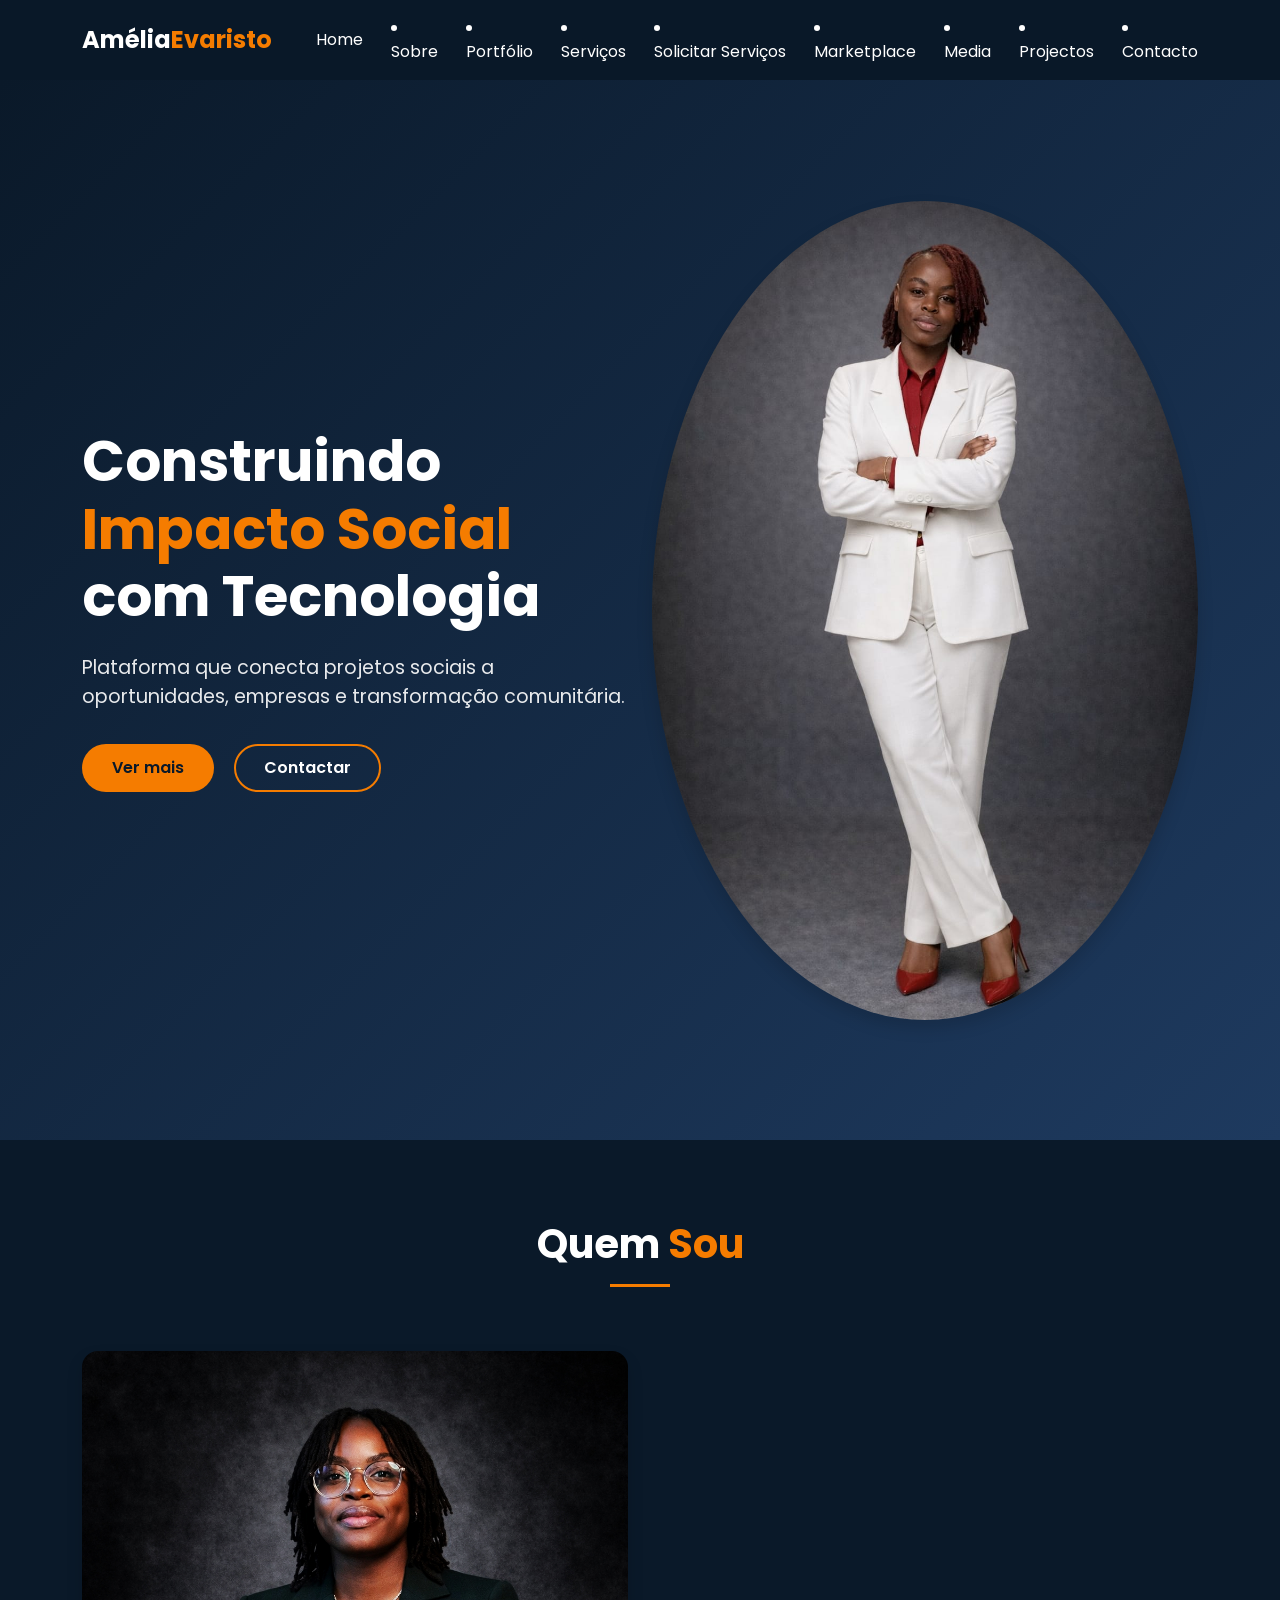
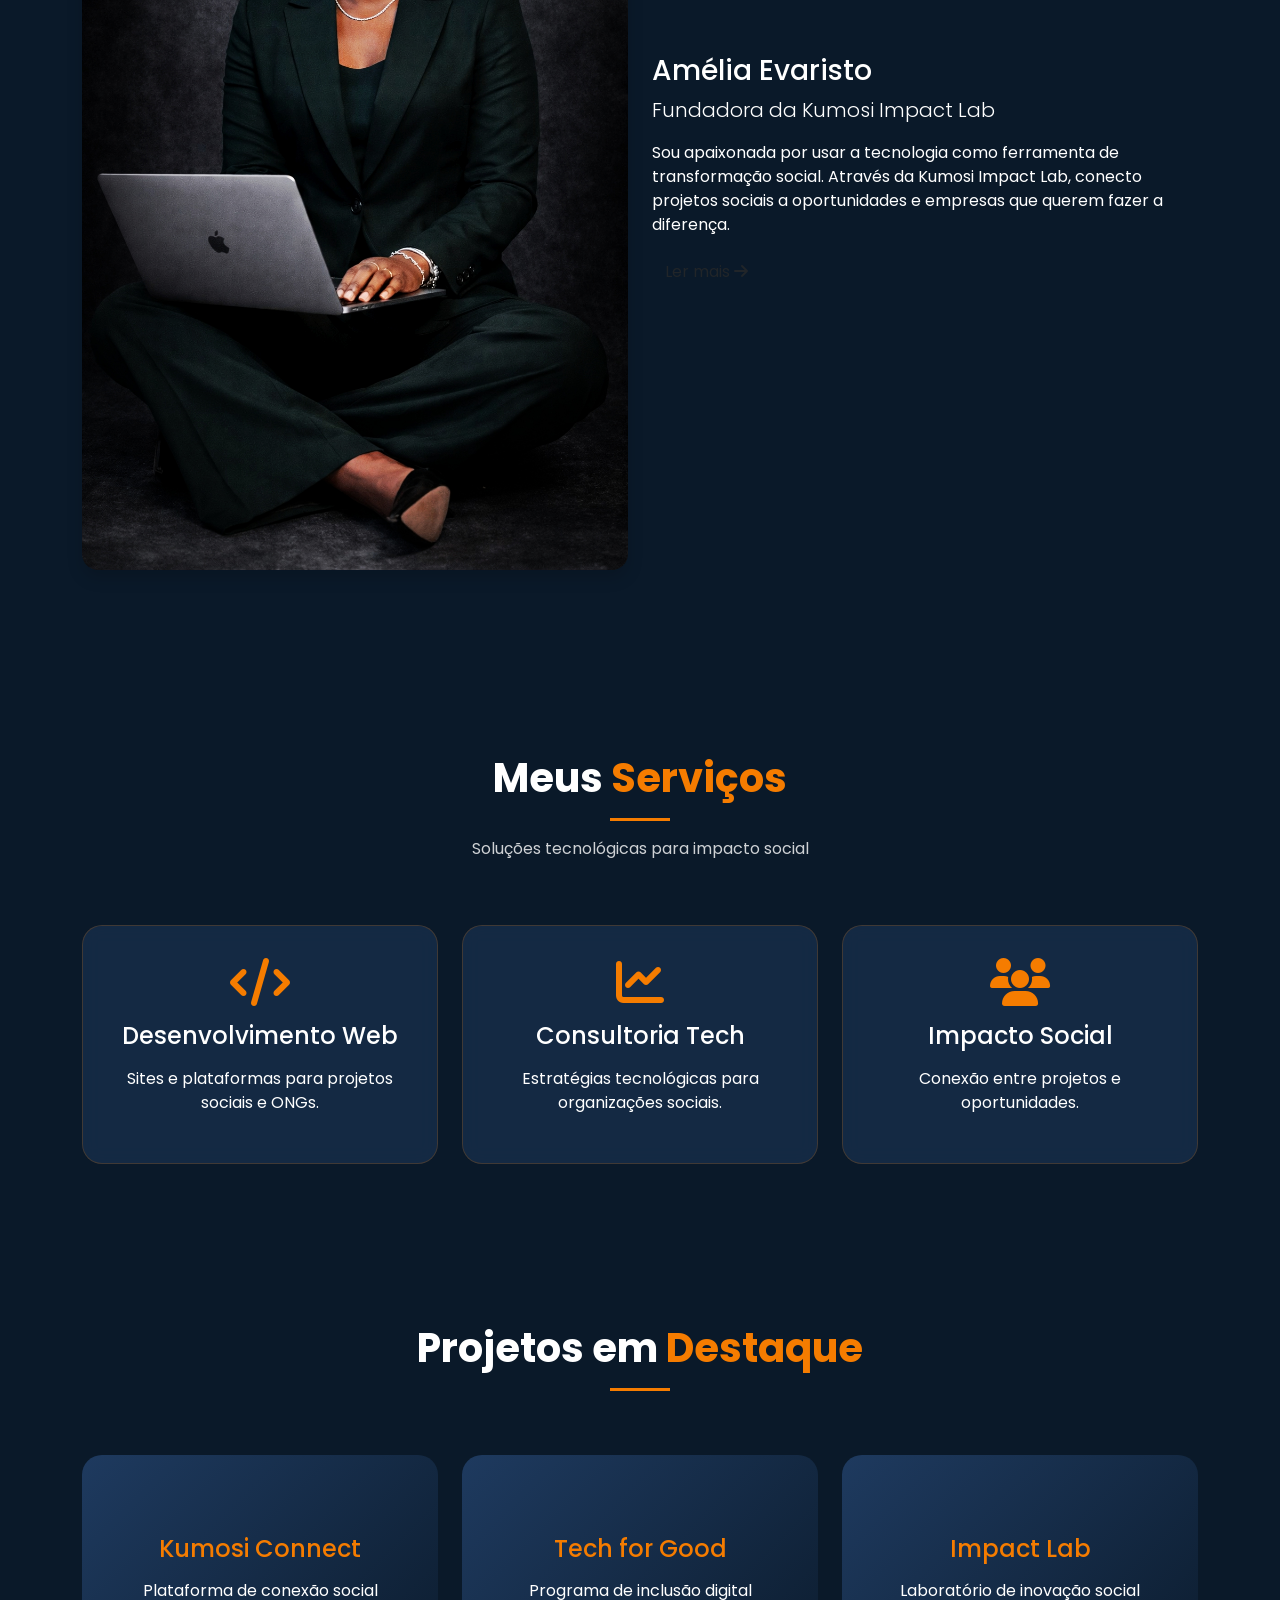
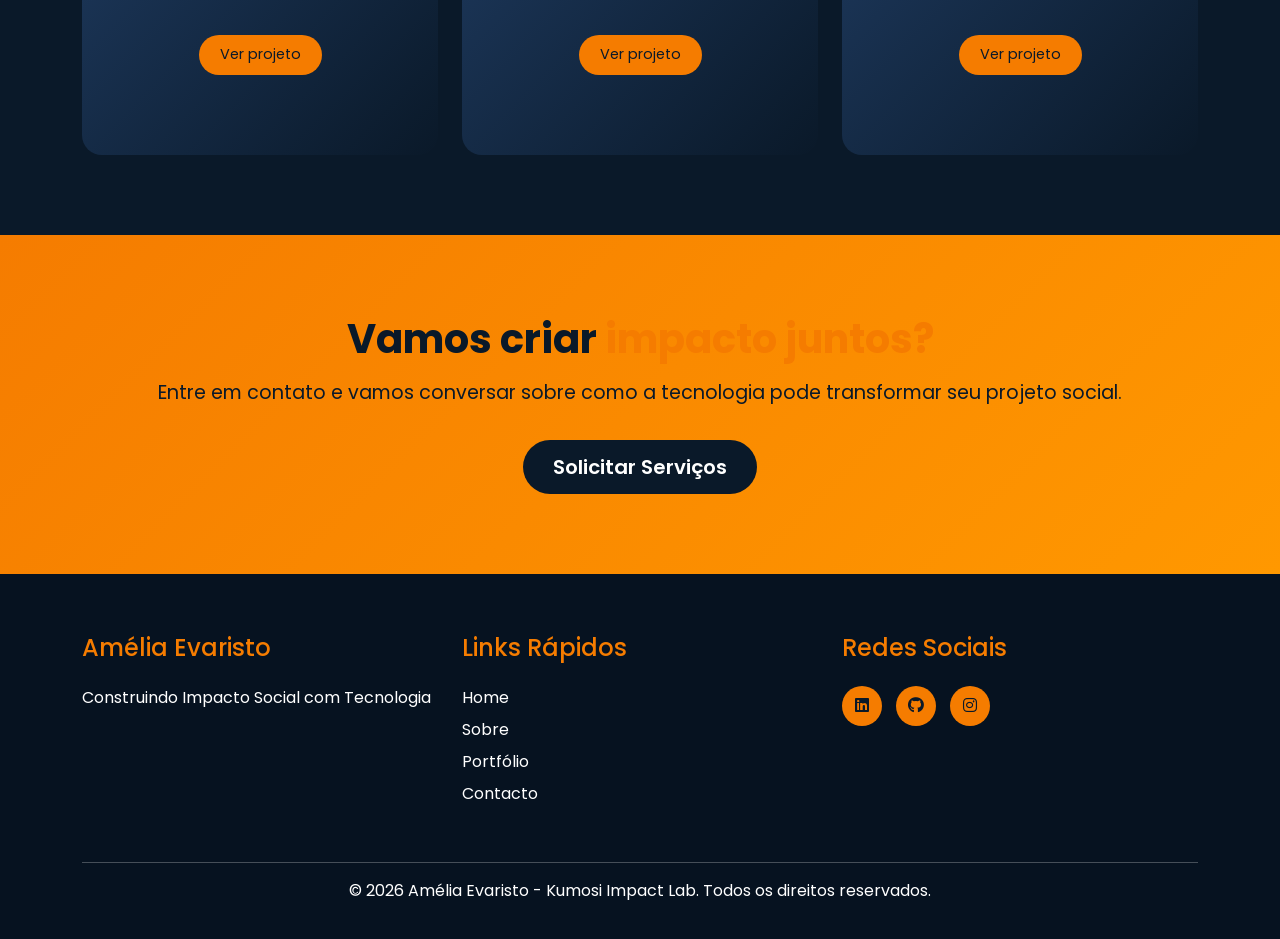
==== amelia-portfólio/amelia-portfolio/index.html @ 5aa34c17 "Update index.html" ====
<!DOCTYPE html>
<html lang="pt">
<head>
    <meta charset="UTF-8">
    <meta name="viewport" content="width=device-width, initial-scale=1.0">
    <title>Amélia Evaristo | Impacto Social com Tecnologia</title>
    
    <!-- Meta tags para SEO -->
    <meta name="description" content="Amélia Evaristo - Construindo Impacto Social com Tecnologia. Plataforma que conecta projetos sociais a oportunidades.">
    <meta name="author" content="Amélia Evaristo">
    
    <!-- Bootstrap CSS -->
    <link href="https://cdn.jsdelivr.net/npm/bootstrap@5.3.2/dist/css/bootstrap.min.css" rel="stylesheet">
    
    <!-- Google Fonts -->
    <link href="https://fonts.googleapis.com/css2?family=Poppins:wght@300;400;500;600;700&display=swap" rel="stylesheet">
    
    <!-- Font Awesome (ícones) -->
    <link rel="stylesheet" href="https://cdnjs.cloudflare.com/ajax/libs/font-awesome/6.5.1/css/all.min.css">
    
    <!-- CSS Personalizado -->
    <link rel="stylesheet" href="style.css">
    
    <!-- PWA -->
    <link rel="manifest" href="manifest.json">
    <meta name="theme-color" content="#0a1929">
</head>
<body>

<!-- NAVBAR MELHORADA -->
<nav class="navbar navbar-expand-lg navbar-dark sticky-top">
    <div class="container">
        <a class="navbar-brand" href="index.html">
            <span class="brand-name">Amélia</span><span class="brand-orange">Evaristo</span>
        </a>

        <button class="navbar-toggler" type="button" data-bs-toggle="collapse" data-bs-target="#menu">
            <span class="navbar-toggler-icon"></span>
        </button>
       
        <a class="nav-link" href="index.html">Home</a></li>
        <li class="nav-item"><a class="nav-link" href="sobre.html">Sobre</a></li>
        <li class="nav-item"><a class="nav-link" href="portfolio.html">Portfólio</a></li>
        <li class="nav-item"><a class="nav-link" href="servicos.html">Serviços</a></li>
        <li class="nav-item"><a class="nav-link" href="solicitar-servico.html">Solicitar Serviços</a></li>
        <li class="nav-item"><a class="nav-link" href="marketplace.html">Marketplace</a></li>
        <li class="nav-item"><a class="nav-link active" href="media.html">Media</a></li>
                <li class="nav-item"><a class="nav-link active" href="projetos.html">Projectos</a></li>
        <li class="nav-item"><a class="nav-link" href="contacto.html">Contacto</a></li>


        </div>
    </div>
</nav>

<!-- HERO SECTION MELHORADA -->
<section class="hero">
    <div class="container">
        <div class="row align-items-center min-vh-100">
            
            <!-- TEXTO -->
            <div class="col-lg-6 hero-content" data-aos="fade-right">
                <h1 class="hero-title">
                    Construindo <span class="orange-text">Impacto Social</span><br>
                    com Tecnologia
                </h1>
                <p class="hero-subtitle">
                    Plataforma que conecta projetos sociais a oportunidades, 
                    empresas e transformação comunitária.
                </p>
                <div class="hero-buttons">
                    <a href="sobre.html" class="btn btn-orange">Ver mais</a>
                    <a href="contacto.html" class="btn btn-outline-orange">Contactar</a>
                </div>
            </div>
            
            <!-- IMAGEM CORRIGIDA -->
            <div class="col-lg-6 text-center hero-image" data-aos="fade-left">
                <img src="imagens/amelia-home.jpg" alt="Amélia Evaristo - Fundadora da Kumosi Impact Lab" class="img-fluid rounded-circle shadow"width"80px">
            </div>
            
        </div>
    </div>
</section>

<!-- SEÇÃO SOBRE (RESUMO) -->
<section class="about-preview">
    <div class="container">
        <div class="row">
            <div class="col-12 text-center mb-5">
                <h2 class="section-title">Quem <span class="orange-text">Sou</span></h2>
                <div class="orange-line"></div>
            </div>
        </div>
        <div class="row align-items-center">
            <div class="col-lg-6 mb-4">
                <img src="imagens/amelia-sobre.jpg" alt="Amélia Evaristo" class="img-fluid rounded-4 shadow" width"80px">
            </div>
            <div class="col-lg-6">
                <h3>Amélia Evaristo</h3>
                <p class="lead">Fundadora da Kumosi Impact Lab</p>
                <p>Sou apaixonada por usar a tecnologia como ferramenta de transformação social. 
                   Através da Kumosi Impact Lab, conecto projetos sociais a oportunidades e empresas 
                   que querem fazer a diferença.</p>
                <a href="sobre.html" class="btn btn-orange-outline">Ler mais <i class="fas fa-arrow-right"></i></a>
            </div>
        </div>
    </div>
</section>

<!-- SEÇÃO SERVIÇOS -->
<section class="services">
    <div class="container">
        <div class="row">
            <div class="col-12 text-center mb-5">
                <h2 class="section-title">Meus <span class="orange-text">Serviços</span></h2>
                <div class="orange-line"></div>
                <p class="section-subtitle">Soluções tecnológicas para impacto social</p>
            </div>
        </div>
        <div class="row g-4">
            <div class="col-md-4">
                <div class="service-card">
                    <i class="fas fa-code service-icon"></i>
                    <h4>Desenvolvimento Web</h4>
                    <p>Sites e plataformas para projetos sociais e ONGs.</p>
                </div>
            </div>
            <div class="col-md-4">
                <div class="service-card">
                    <i class="fas fa-chart-line service-icon"></i>
                    <h4>Consultoria Tech</h4>
                    <p>Estratégias tecnológicas para organizações sociais.</p>
                </div>
            </div>
            <div class="col-md-4">
                <div class="service-card">
                    <i class="fas fa-users service-icon"></i>
                    <h4>Impacto Social</h4>
                    <p>Conexão entre projetos e oportunidades.</p>
                </div>
            </div>
        </div>
    </div>
</section>

<!-- SEÇÃO PROJETOS DESTAQUE -->
<section class="projects-preview">
    <div class="container">
        <div class="row">
            <div class="col-12 text-center mb-5">
                <h2 class="section-title">Projetos em <span class="orange-text">Destaque</span></h2>
                <div class="orange-line"></div>
            </div>
        </div>
        <div class="row g-4">
            <div class="col-md-4">
                <div class="project-card">
                    <div class="project-overlay">
                        <h4>Kumosi Connect</h4>
                        <p>Plataforma de conexão social</p>
                        <a href="projetos.html" class="btn btn-small">Ver projeto</a>
                    </div>
                </div>
            </div>
            <div class="col-md-4">
                <div class="project-card">
                    <div class="project-overlay">
                        <h4>Tech for Good</h4>
                        <p>Programa de inclusão digital</p>
                        <a href="projetos.html" class="btn btn-small">Ver projeto</a>
                    </div>
                </div>
            </div>
            <div class="col-md-4">
                <div class="project-card">
                    <div class="project-overlay">
                        <h4>Impact Lab</h4>
                        <p>Laboratório de inovação social</p>
                        <a href="projetos.html" class="btn btn-small">Ver projeto</a>
                    </div>
                </div>
            </div>
        </div>
    </div>
</section>

<!-- SEÇÃO CTA (CHAMADA PARA AÇÃO) -->
<section class="cta">
    <div class="container text-center">
        <h2>Vamos criar <span class="orange-text">impacto juntos?</span></h2>
        <p>Entre em contato e vamos conversar sobre como a tecnologia pode transformar seu projeto social.</p>
        <a href="contacto.html" class="btn btn-orange btn-lg">Solicitar Serviços</a>
    </div>
</section>

<!-- FOOTER MELHORADO -->
<footer class="footer">
    <div class="container">
        <div class="row">
            <div class="col-md-4 mb-4">
                <h4>Amélia Evaristo</h4>
                <p>Construindo Impacto Social com Tecnologia</p>
            </div>
            <div class="col-md-4 mb-4">
                <h4>Links Rápidos</h4>
                <ul>
                    <li><a href="index.html">Home</a></li>
                    <li><a href="sobre.html">Sobre</a></li>
                    <li><a href="portfolio.html">Portfólio</a></li>
                    <li><a href="contacto.html">Contacto</a></li>
                </ul>
            </div>
            <div class="col-md-4 mb-4">
                <h4>Redes Sociais</h4>
                <div class="social-links">
                    <a href="#"><i class="fab fa-linkedin"></i></a>
                    <a href="#"><i class="fab fa-github"></i></a>
                    <a href="#"><i class="fab fa-instagram"></i></a>
                </div>
            </div>
        </div>
        <div class="row">
            <div class="col-12 text-center">
                <hr>
                <p>&copy; 2026 Amélia Evaristo - Kumosi Impact Lab. Todos os direitos reservados.</p>
            </div>
        </div>
    </div>
</footer>

<!-- Scripts -->
<script src="https://cdn.jsdelivr.net/npm/bootstrap@5.3.2/dist/js/bootstrap.bundle.min.js"></script>

<script>
// Service Worker
if ("serviceWorker" in navigator) {
    navigator.serviceWorker.register("service-worker.js")
        .then(() => console.log("Service Worker ativo"))
        .catch(err => console.log("Erro:", err));
}
</script>

</body>
</html>
---- amelia-portfólio/amelia-portfolio/style.css ----
/* VARIÁVEIS - SUAS CORES */
:root {
    --dark-blue: #0a1929;      /* Azul escuro - fundo principal */
    --blue-medium: #1e3a5f;     /* Azul médio - cards */
    --orange: #f57c00;          /* Laranja - destaque principal */
    --orange-light: #ff9800;    /* Laranja claro - hover */
    --white: #ffffff;           /* Branco - textos */
    --gray-light: #f5f7fa;      /* Cinza claro - fundos alternativos */
}

/* RESET E BASE */
* {
    margin: 0;
    padding: 0;
    box-sizing: border-box;
}

body {
    font-family: 'Poppins', sans-serif;
    background-color: var(--dark-blue);
    color: var(--white);
    overflow-x: hidden;
}

/* NAVBAR PERSONALIZADA */
.navbar {
    background-color: rgba(10, 25, 41, 0.95);
    backdrop-filter: blur(10px);
    padding: 1rem 0;
    transition: all 0.3s ease;
}

.navbar-brand {
    font-size: 1.5rem;
    font-weight: 700;
}

.brand-name {
    color: var(--white);
}

.brand-orange {
    color: var(--orange);
}

.navbar-nav .nav-link {
    color: var(--white);
    font-weight: 500;
    margin: 0 0.5rem;
    transition: color 0.3s ease;
}

.navbar-nav .nav-link:hover,
.navbar-nav .nav-link.active {
    color: var(--orange);
}

/* HERO SECTION */
.hero {
    min-height: 100vh;
    display: flex;
    align-items: center;
    background: linear-gradient(135deg, var(--dark-blue) 0%, var(--blue-medium) 100%);
    position: relative;
    overflow: hidden;
}

.hero-title {
    font-size: 3.5rem;
    font-weight: 700;
    margin-bottom: 1.5rem;
    line-height: 1.2;
}

.orange-text {
    color: var(--orange);
}

.hero-subtitle {
    font-size: 1.2rem;
    opacity: 0.9;
    margin-bottom: 2rem;
}

/* BOTÕES PERSONALIZADOS */
.btn-orange {
    background-color: var(--orange);
    color: var(--dark-blue);
    padding: 12px 30px;
    border-radius: 30px;
    font-weight: 600;
    text-decoration: none;
    transition: all 0.3s ease;
    border: none;
    display: inline-block;
}

.btn-orange:hover {
    background-color: var(--orange-light);
    transform: translateY(-3px);
    box-shadow: 0 10px 20px rgba(245, 124, 0, 0.3);
    color: var(--dark-blue);
}

.btn-outline-orange {
    border: 2px solid var(--orange);
    color: var(--white);
    padding: 10px 28px;
    border-radius: 30px;
    font-weight: 600;
    text-decoration: none;
    transition: all 0.3s ease;
    display: inline-block;
    margin-left: 1rem;
}

.btn-outline-orange:hover {
    background-color: var(--orange);
    color: var(--dark-blue);
    transform: translateY(-3px);
}

/* SEÇÕES GERAIS */
section {
    padding: 80px 0;
}

.section-title {
    font-size: 2.5rem;
    font-weight: 700;
    margin-bottom: 1rem;
}

.orange-line {
    width: 60px;
    height: 3px;
    background-color: var(--orange);
    margin: 0 auto 1rem;
}

.section-subtitle {
    color: var(--white);
    opacity: 0.8;
}

/* CARDS DE SERVIÇOS */
.service-card {
    background: rgba(30, 58, 95, 0.5);
    backdrop-filter: blur(10px);
    border-radius: 20px;
    padding: 2rem;
    text-align: center;
    transition: all 0.3s ease;
    border: 1px solid rgba(245, 124, 0, 0.2);
}

.service-card:hover {
    transform: translateY(-10px);
    border-color: var(--orange);
    box-shadow: 0 20px 40px rgba(0, 0, 0, 0.3);
}

.service-icon {
    font-size: 3rem;
    color: var(--orange);
    margin-bottom: 1rem;
}

.service-card h4 {
    margin-bottom: 1rem;
    font-size: 1.5rem;
}

/* CARDS DE PROJETOS */
.project-card {
    background: linear-gradient(135deg, var(--blue-medium), var(--dark-blue));
    border-radius: 20px;
    height: 300px;
    display: flex;
    align-items: center;
    justify-content: center;
    text-align: center;
    transition: all 0.3s ease;
    cursor: pointer;
}

.project-card:hover {
    transform: translateY(-10px);
    box-shadow: 0 20px 40px rgba(0, 0, 0, 0.3);
}

.project-overlay {
    padding: 2rem;
}

.project-overlay h4 {
    color: var(--orange);
    margin-bottom: 1rem;
}

.btn-small {
    background-color: var(--orange);
    color: var(--dark-blue);
    padding: 8px 20px;
    border-radius: 20px;
    text-decoration: none;
    font-size: 0.9rem;
    display: inline-block;
    margin-top: 1rem;
    transition: all 0.3s ease;
}

.btn-small:hover {
    background-color: var(--orange-light);
    transform: scale(1.05);
}

/* SEÇÃO CTA */
.cta {
    background: linear-gradient(135deg, var(--orange), var(--orange-light));
    color: var(--dark-blue);
    text-align: center;
    border-radius: 0;
}

.cta h2 {
    font-size: 2.5rem;
    font-weight: 700;
    margin-bottom: 1rem;
}

.cta p {
    font-size: 1.2rem;
    margin-bottom: 2rem;
}

.cta .btn-orange {
    background-color: var(--dark-blue);
    color: var(--white);
}

.cta .btn-orange:hover {
    background-color: var(--dark-blue);
    transform: translateY(-3px);
    box-shadow: 0 10px 20px rgba(0, 0, 0, 0.2);
}

/* FOOTER */
.footer {
    background-color: #061220;
    padding: 60px 0 20px;
    color: var(--white);
}

.footer h4 {
    color: var(--orange);
    margin-bottom: 1.5rem;
}

.footer ul {
    list-style: none;
    padding: 0;
}

.footer ul li {
    margin-bottom: 0.5rem;
}

.footer ul li a {
    color: var(--white);
    text-decoration: none;
    transition: color 0.3s ease;
}

.footer ul li a:hover {
    color: var(--orange);
}

.social-links a {
    display: inline-block;
    width: 40px;
    height: 40px;
    background-color: var(--orange);
    color: var(--dark-blue);
    border-radius: 50%;
    text-align: center;
    line-height: 40px;
    margin-right: 10px;
    transition: all 0.3s ease;
}

.social-links a:hover {
    transform: translateY(-3px);
    background-color: var(--orange-light);
}

/* RESPONSIVIDADE */
@media (max-width: 768px) {
    .hero-title {
        font-size: 2rem;
    }
    
    .hero-subtitle {
        font-size: 1rem;
    }
    
    .section-title {
        font-size: 2rem;
    }
    
    .btn-outline-orange {
        margin-left: 0;
        margin-top: 1rem;
    }
    
    section {
        padding: 50px 0;
    }
    
    .hero-content {
        text-align: center;
        margin-bottom: 2rem;
    }
}

/* ANIMAÇÕES */
@keyframes fadeInUp {
    from {
        opacity: 0;
        transform: translateY(30px);
    }
    to {
        opacity: 1;
        transform: translateY(0);
    }
}

.hero-content, .hero-image {
    animation: fadeInUp 0.8s ease-out;
}



/* ===== PÁGINA SOBRE ===== */

/* Page Hero */
.page-hero {
    padding: 100px 0 80px;
    background: linear-gradient(135deg, var(--dark-blue) 0%, var(--blue-medium) 100%);
    text-align: center;
}

.page-hero-title {
    font-size: 3rem;
    font-weight: 700;
    margin-bottom: 1.5rem;
}

.page-hero-subtitle {
    font-size: 1.2rem;
    opacity: 0.9;
    max-width: 600px;
    margin: 0 auto;
}

/* Bio Section */
.bio-section {
    padding: 80px 0;
    background-color: var(--dark-blue);
}

.bio-image-wrapper {
    position: relative;
    display: inline-block;
}

.bio-image {
    border-radius: 20px;
    box-shadow: 0 20px 40px rgba(0, 0, 0, 0.3);
    border: 3px solid var(--orange);
    transition: transform 0.3s ease;
}

.bio-image:hover {
    transform: scale(1.02);
}

.social-badge {
    position: absolute;
    bottom: -15px;
    right: -15px;
    background: var(--orange);
    width: 50px;
    height: 50px;
    border-radius: 50%;
    display: flex;
    align-items: center;
    justify-content: center;
    color: var(--dark-blue);
    font-size: 1.5rem;
    box-shadow: 0 5px 15px rgba(0, 0, 0, 0.2);
}

.bio-title {
    font-size: 2rem;
    font-weight: 700;
    margin-bottom: 1rem;
}

.bio-text {
    font-size: 1rem;
    line-height: 1.8;
    margin-bottom: 1.5rem;
    opacity: 0.9;
}

.bio-info {
    background: rgba(30, 58, 95, 0.5);
    border-radius: 15px;
    padding: 1.5rem;
    border: 1px solid rgba(245, 124, 0, 0.2);
}

.info-item {
    display: flex;
    align-items: center;
    gap: 10px;
    font-size: 0.9rem;
}

.info-item i {
    color: var(--orange);
    font-size: 1.2rem;
}

/* Values Section */
.values-section {
    padding: 80px 0;
    background: linear-gradient(135deg, var(--blue-medium) 0%, var(--dark-blue) 100%);
}

.value-card {
    background: rgba(10, 25, 41, 0.7);
    backdrop-filter: blur(10px);
    border-radius: 20px;
    padding: 2rem;
    text-align: center;
    transition: all 0.3s ease;
    border: 1px solid rgba(245, 124, 0, 0.2);
    height: 100%;
}

.value-card:hover {
    transform: translateY(-10px);
    border-color: var(--orange);
    box-shadow: 0 20px 40px rgba(0, 0, 0, 0.3);
}

.value-icon {
    width: 70px;
    height: 70px;
    background: rgba(245, 124, 0, 0.1);
    border-radius: 50%;
    display: flex;
    align-items: center;
    justify-content: center;
    margin: 0 auto 1.5rem;
}

.value-icon i {
    font-size: 2rem;
    color: var(--orange);
}

.value-card h4 {
    font-size: 1.5rem;
    margin-bottom: 1rem;
    color: var(--orange);
}

/* Skills Section */
.skills-section {
    padding: 80px 0;
    background-color: var(--dark-blue);
}

.skill-item {
    background: rgba(30, 58, 95, 0.5);
    border-radius: 15px;
    padding: 1.5rem;
    text-align: center;
    transition: all 0.3s ease;
    border: 1px solid rgba(245, 124, 0, 0.2);
}

.skill-item:hover {
    transform: translateY(-5px);
    border-color: var(--orange);
    background: rgba(245, 124, 0, 0.1);
}

.skill-item i {
    font-size: 2.5rem;
    color: var(--orange);
    margin-bottom: 1rem;
}

.skill-item h5 {
    font-size: 1rem;
    margin: 0;
}

/* CTA Section */
.cta-section {
    padding: 80px 0;
    background: linear-gradient(135deg, var(--orange), var(--orange-light));
    color: var(--dark-blue);
}

.cta-section h3 {
    font-size: 2rem;
    font-weight: 700;
    margin-bottom: 1rem;
}

.cta-section p {
    font-size: 1.1rem;
    opacity: 0.9;
}

.cta-section .btn-orange {
    background-color: var(--dark-blue);
    color: var(--white);
}

.cta-section .btn-orange:hover {
    background-color: var(--dark-blue);
    transform: translateY(-3px);
    box-shadow: 0 10px 20px rgba(0, 0, 0, 0.2);
}

/* Responsivo para Sobre */
@media (max-width: 768px) {
    .page-hero-title {
        font-size: 2rem;
    }
    
    .bio-title {
        font-size: 1.5rem;
        text-align: center;
    }
    
    .orange-line {
        margin: 0 auto 1rem;
    }
    
    .bio-text {
        text-align: center;
    }
    
    .value-card {
        margin-bottom: 1rem;
    }
    
    .cta-section h3 {
        font-size: 1.5rem;
    }
}
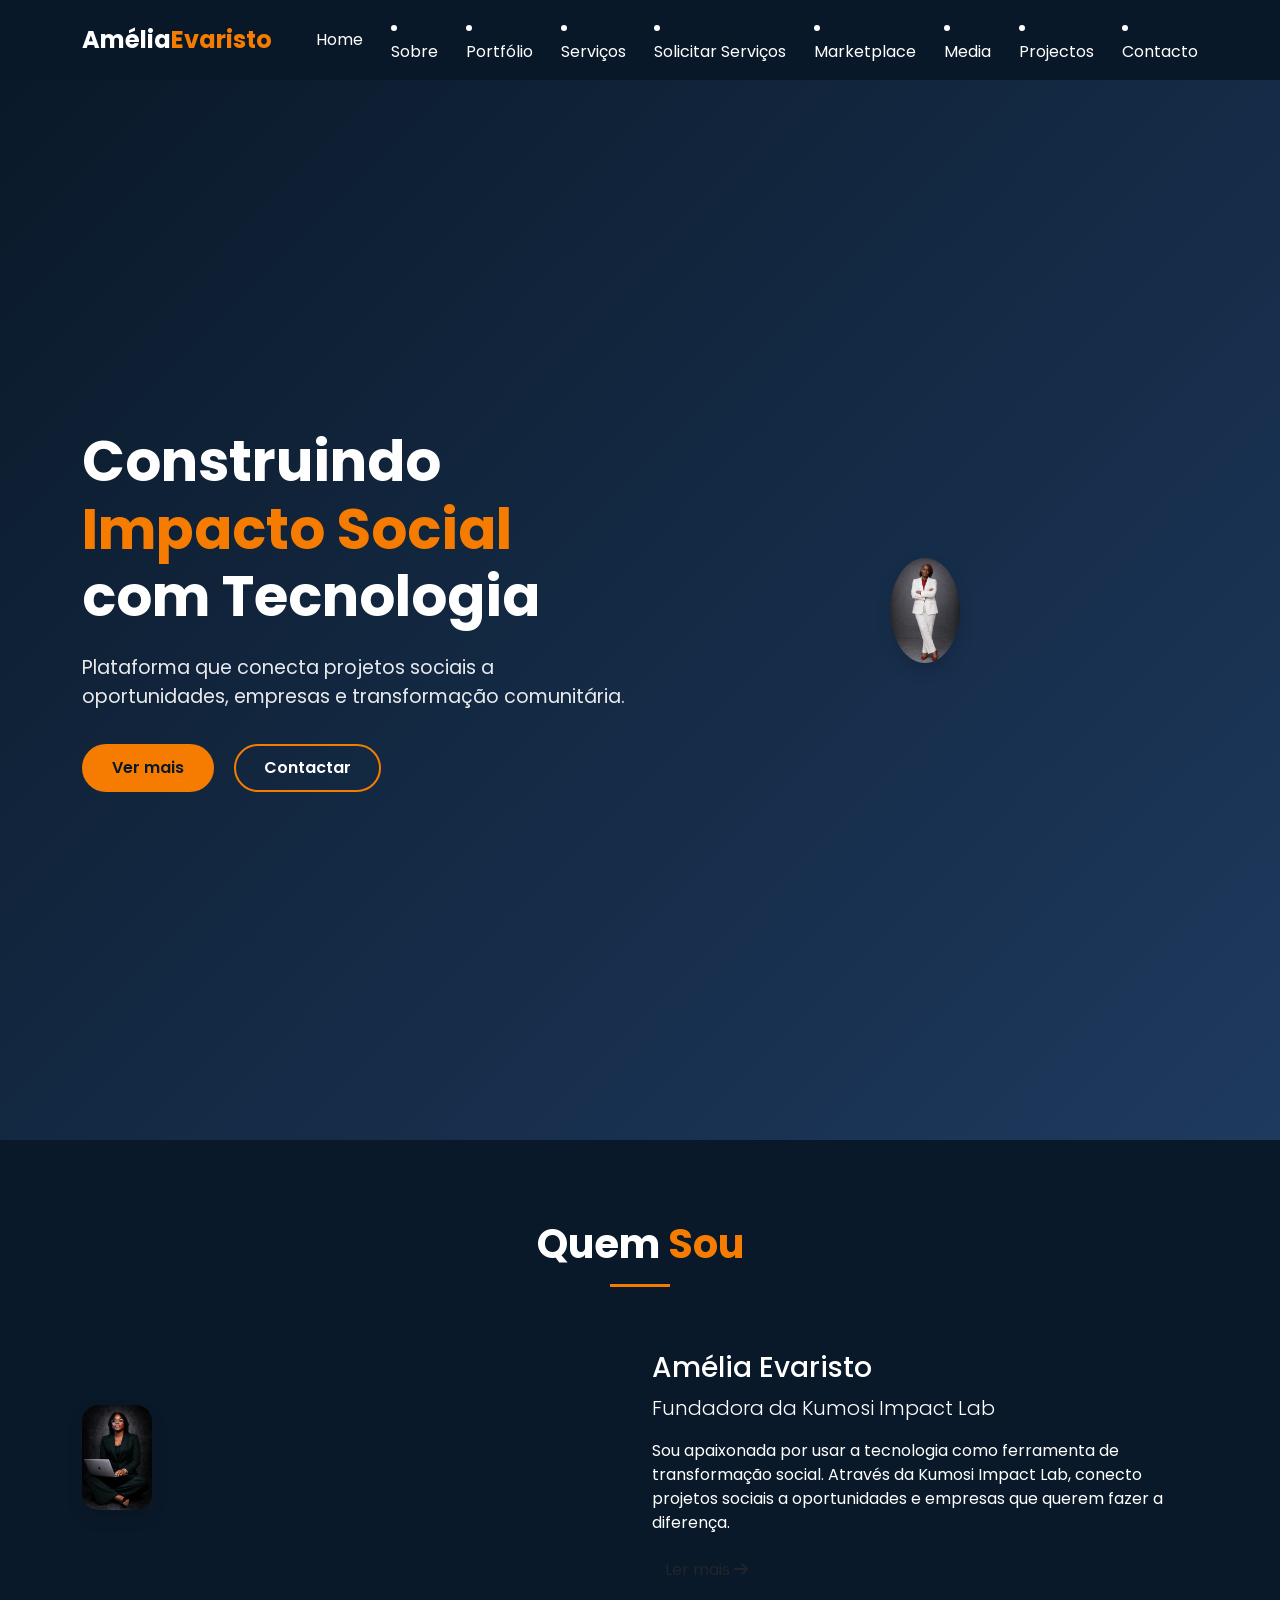
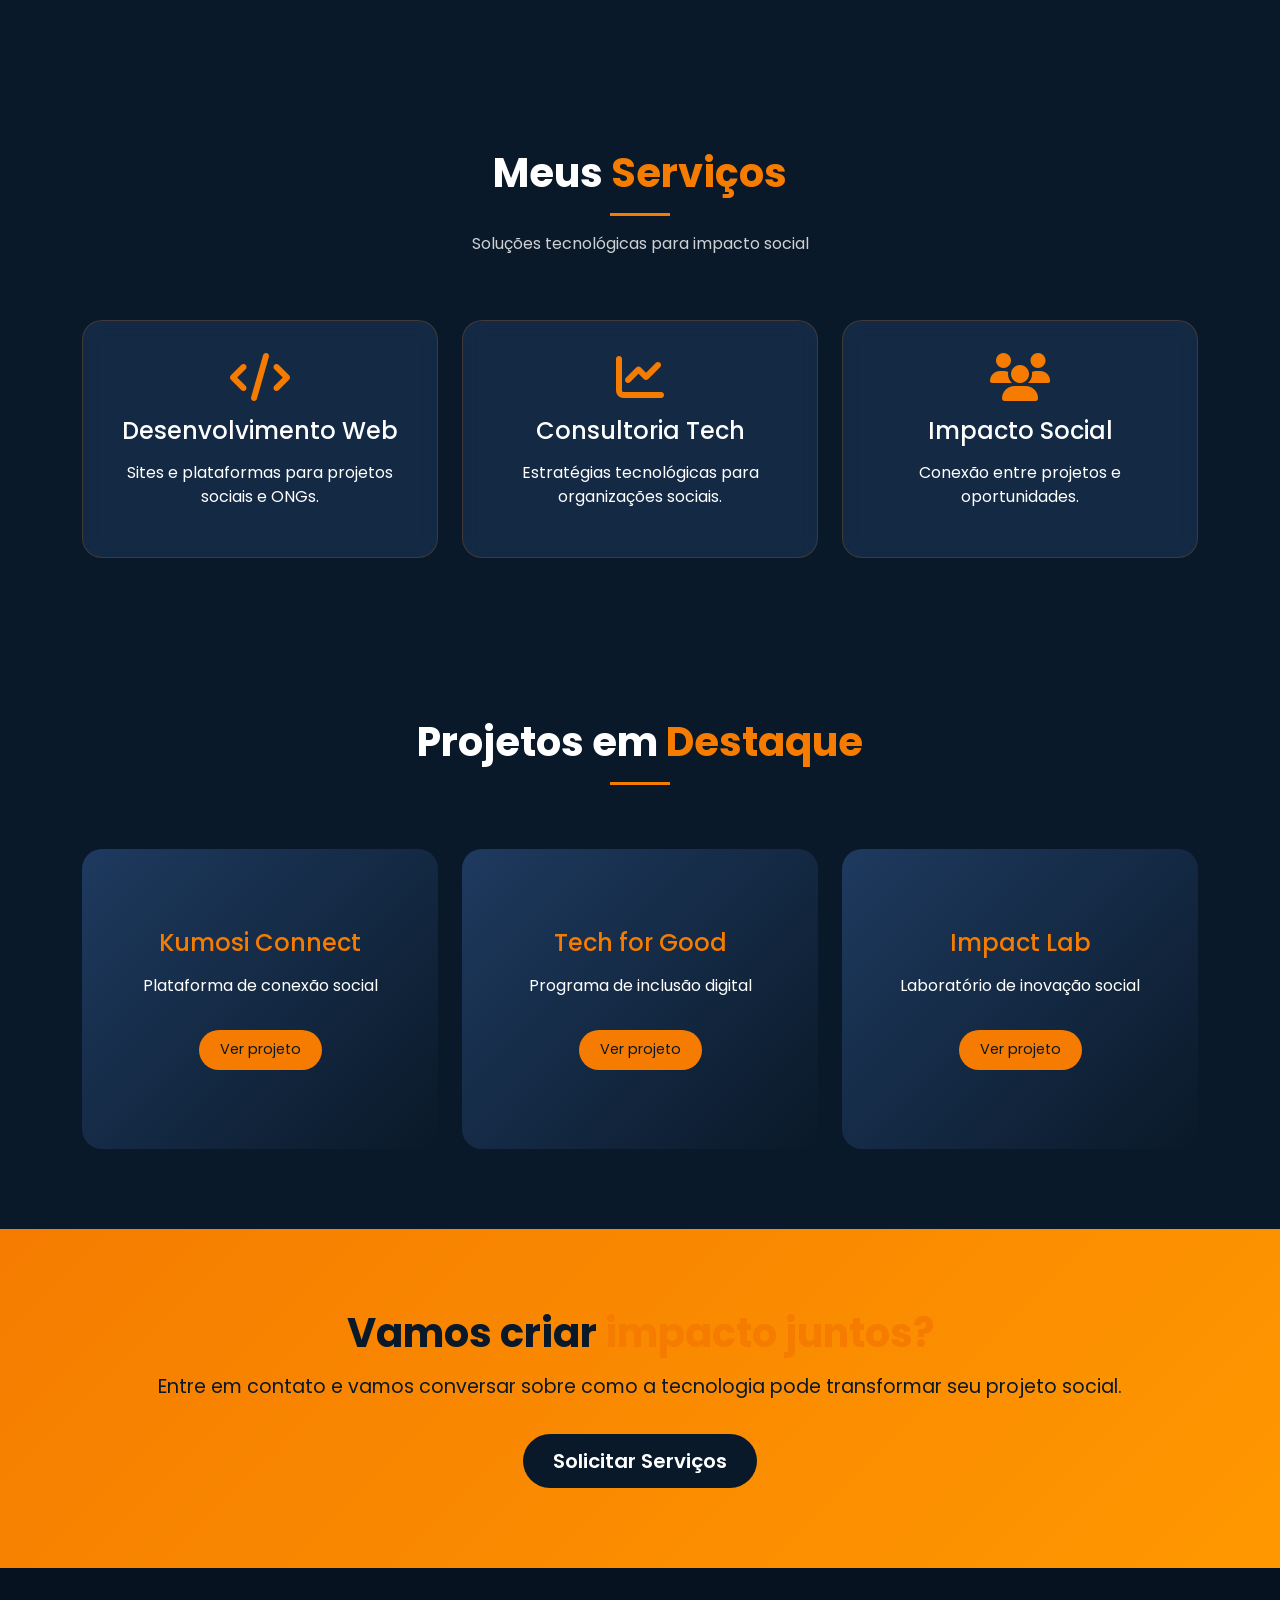
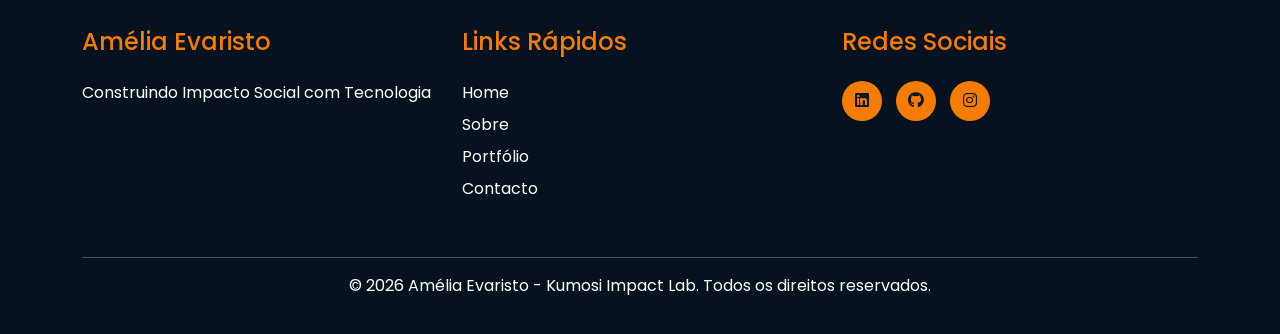
==== commit e4e55e80: "Update index.html" ====
--- a/amelia-portfólio/amelia-portfolio/index.html
+++ b/amelia-portfólio/amelia-portfolio/index.html
@@ -76,7 +76,7 @@
             
             <!-- IMAGEM CORRIGIDA -->
             <div class="col-lg-6 text-center hero-image" data-aos="fade-left">
-                <img src="imagens/amelia-home.jpg" alt="Amélia Evaristo - Fundadora da Kumosi Impact Lab" class="img-fluid rounded-circle shadow"width"80px">
+                <img src="imagens/amelia-home.jpg" alt="Amélia Evaristo - Fundadora da Kumosi Impact Lab" class="img-fluid rounded-circle shadow"width="70px"
             </div>
             
         </div>
@@ -94,7 +94,7 @@
         </div>
         <div class="row align-items-center">
             <div class="col-lg-6 mb-4">
-                <img src="imagens/amelia-sobre.jpg" alt="Amélia Evaristo" class="img-fluid rounded-4 shadow" width"80px">
+                <img src="imagens/amelia-sobre.jpg" alt="Amélia Evaristo" class="img-fluid rounded-4 shadow"width="70px">
             </div>
             <div class="col-lg-6">
                 <h3>Amélia Evaristo</h3>
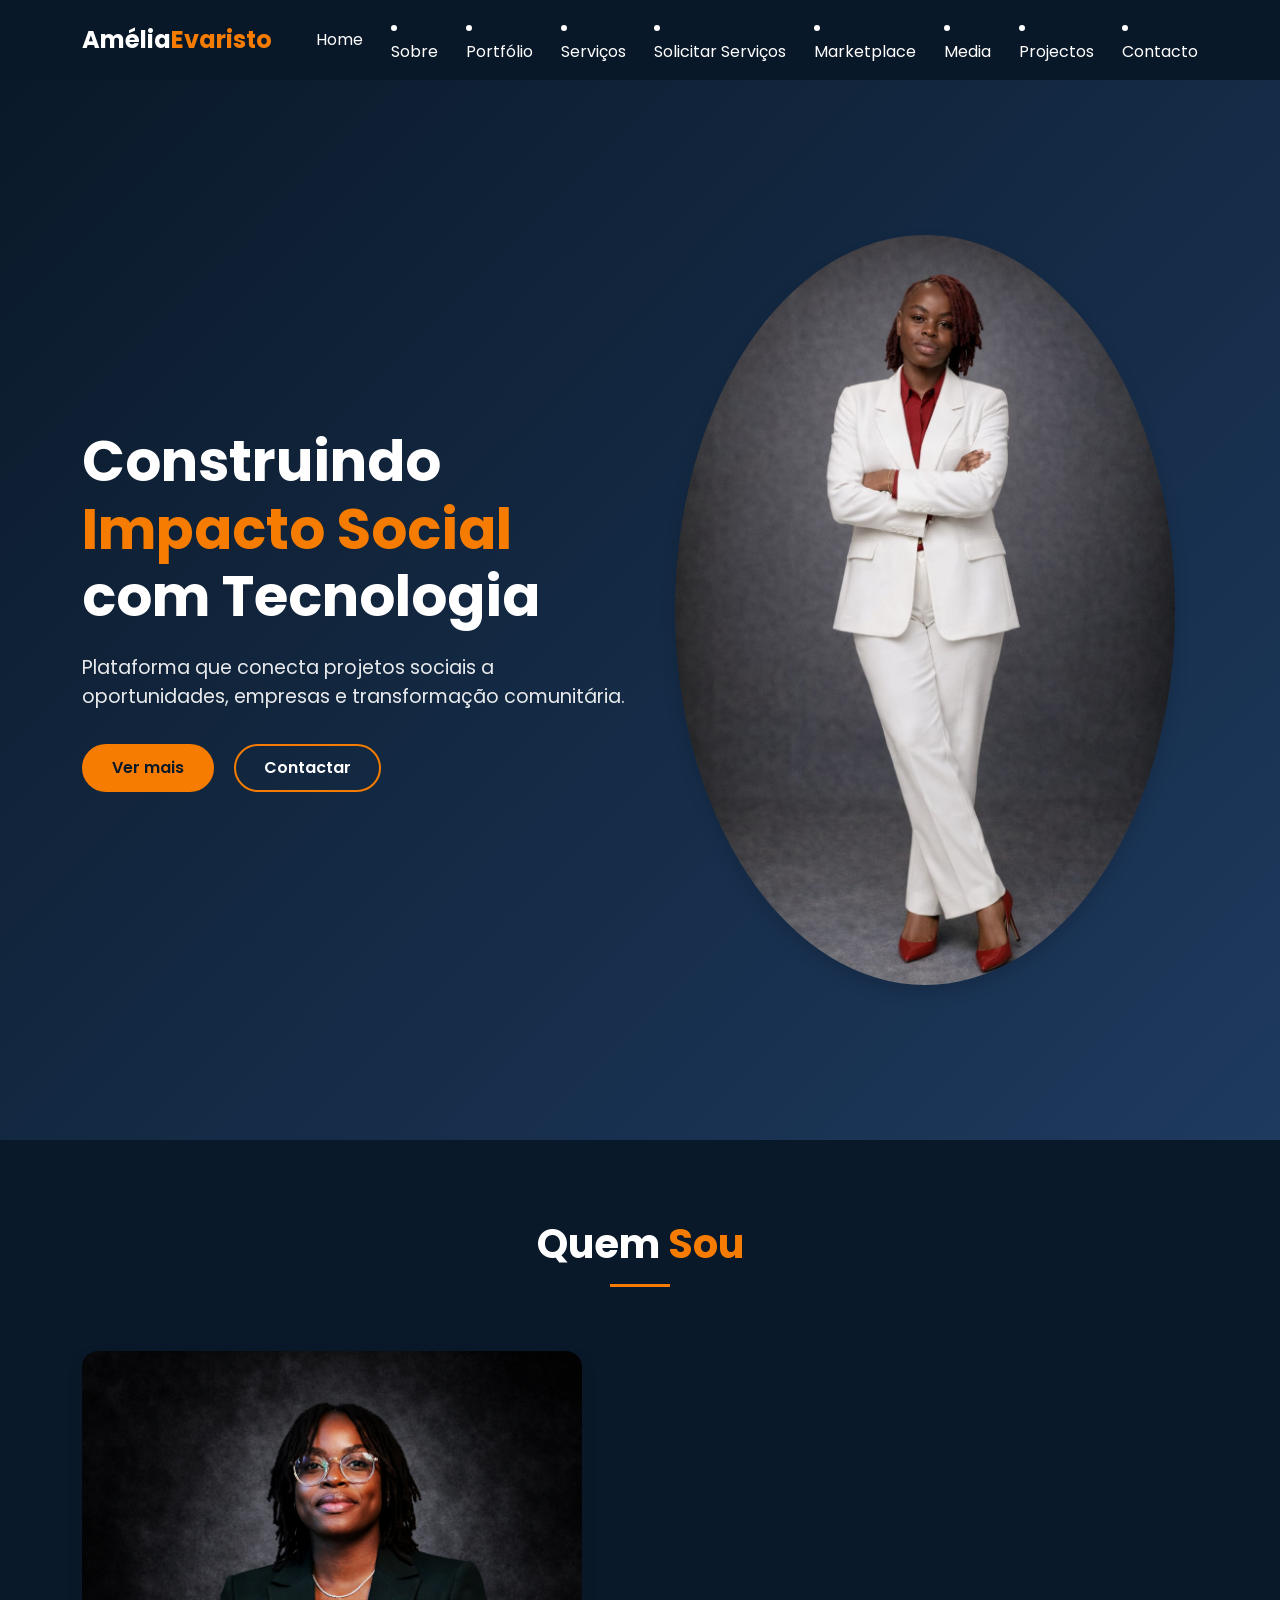
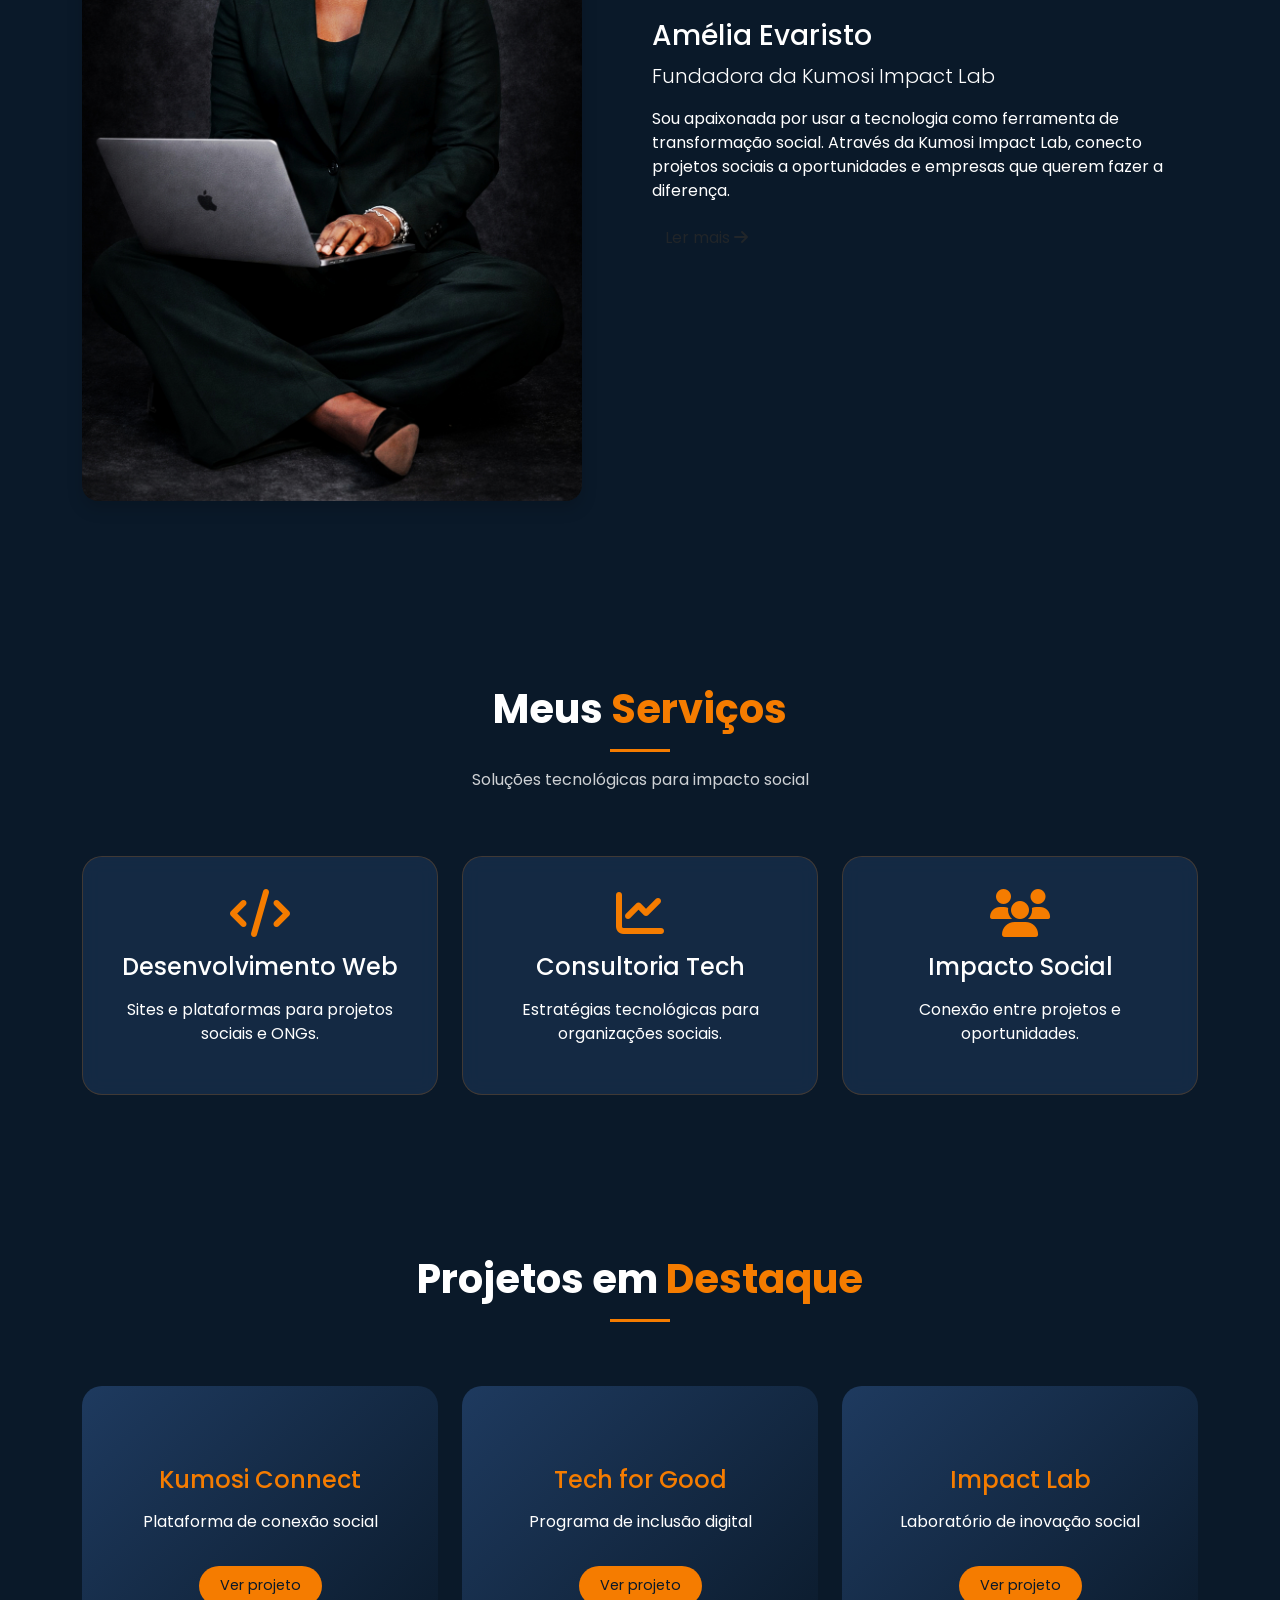
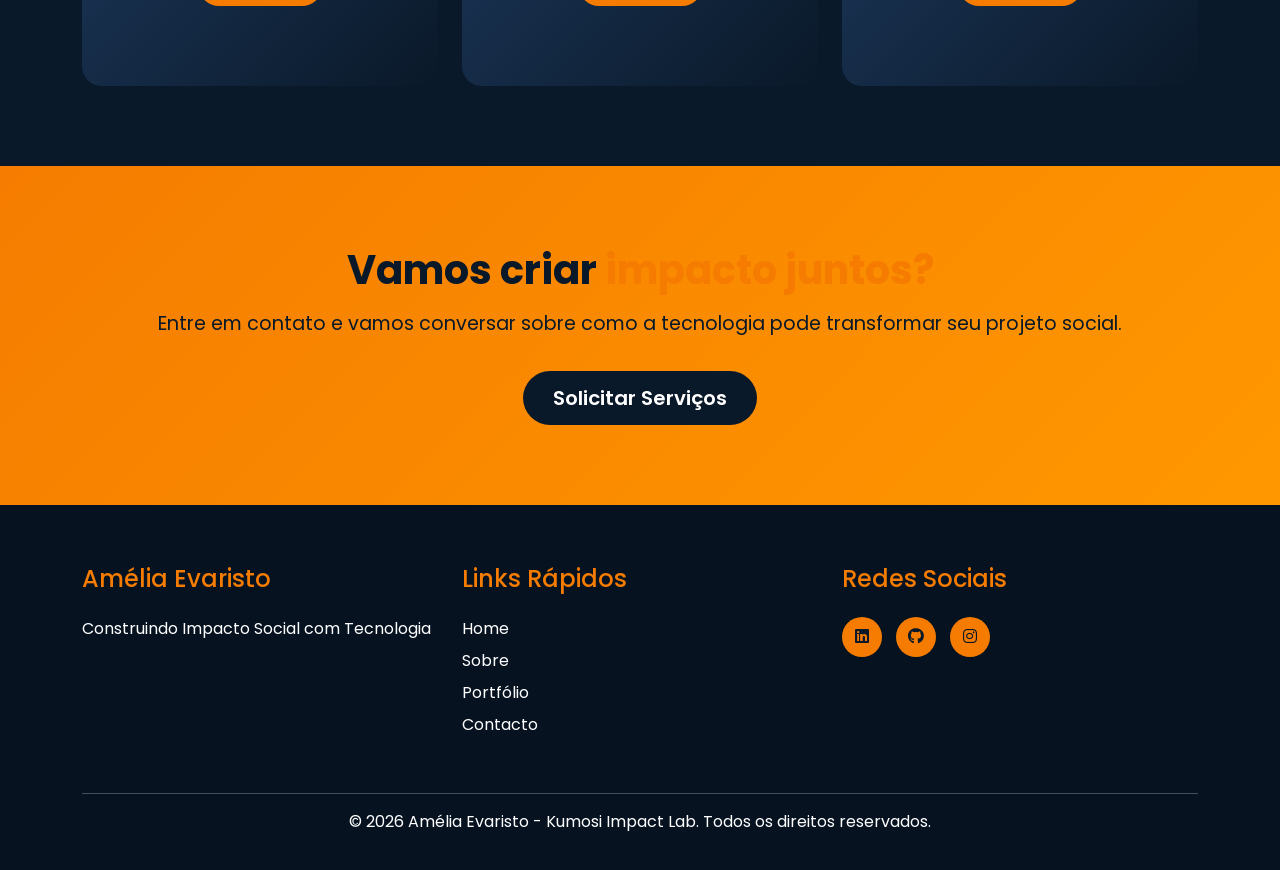
==== commit a74e69cb: "Fix HTML formatting and improve navbar and footer" ====
--- a/amelia-portfólio/amelia-portfolio/index.html
+++ b/amelia-portfólio/amelia-portfolio/index.html
@@ -76,7 +76,7 @@
             
             <!-- IMAGEM CORRIGIDA -->
             <div class="col-lg-6 text-center hero-image" data-aos="fade-left">
-                <img src="imagens/amelia-home.jpg" alt="Amélia Evaristo - Fundadora da Kumosi Impact Lab" class="img-fluid rounded-circle shadow"width="70px"
+                <img src="imagens/amelia-home.jpg" alt="Amélia Evaristo - Fundadora da Kumosi Impact Lab" class="img-fluid rounded-circle shadow"width="500px"
             </div>
             
         </div>
@@ -94,7 +94,7 @@
         </div>
         <div class="row align-items-center">
             <div class="col-lg-6 mb-4">
-                <img src="imagens/amelia-sobre.jpg" alt="Amélia Evaristo" class="img-fluid rounded-4 shadow"width="70px">
+                <img src="imagens/amelia-sobre.jpg" alt="Amélia Evaristo" class="img-fluid rounded-4 shadow"width="500px">
             </div>
             <div class="col-lg-6">
                 <h3>Amélia Evaristo</h3>
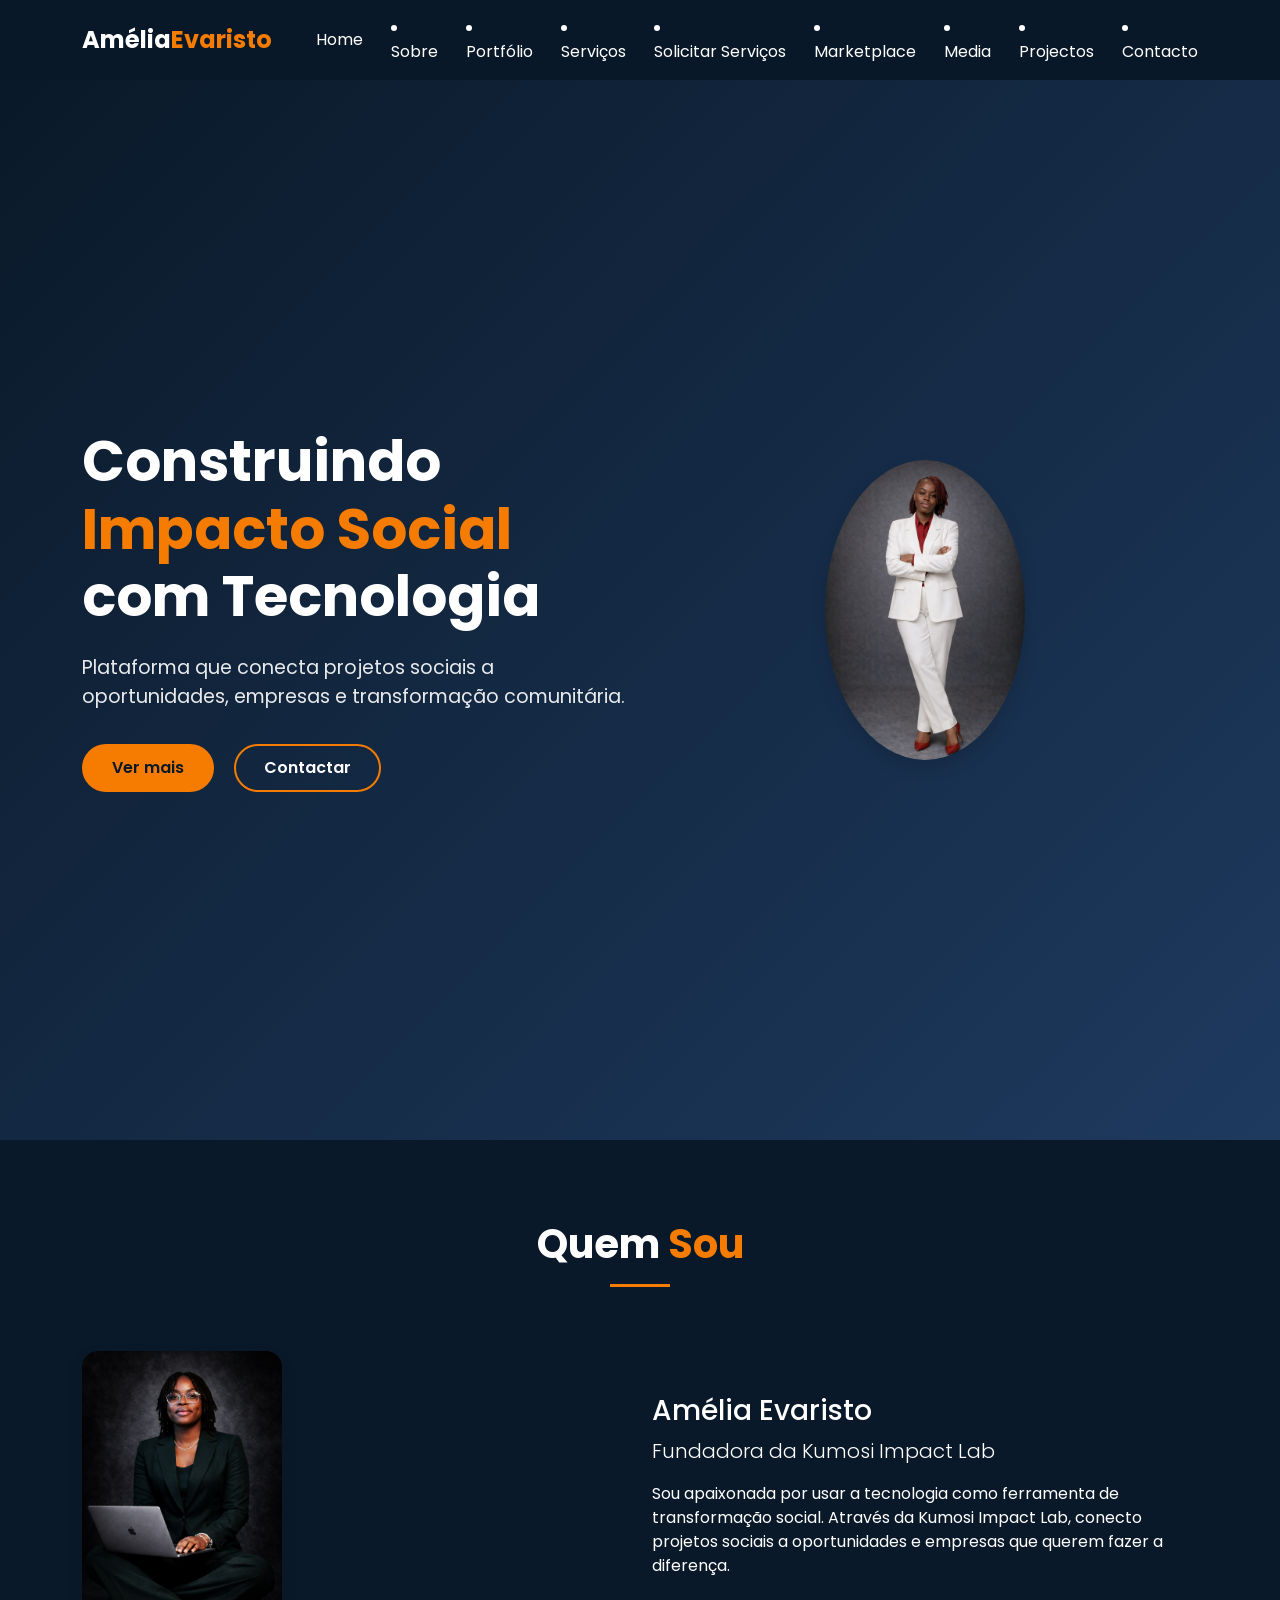
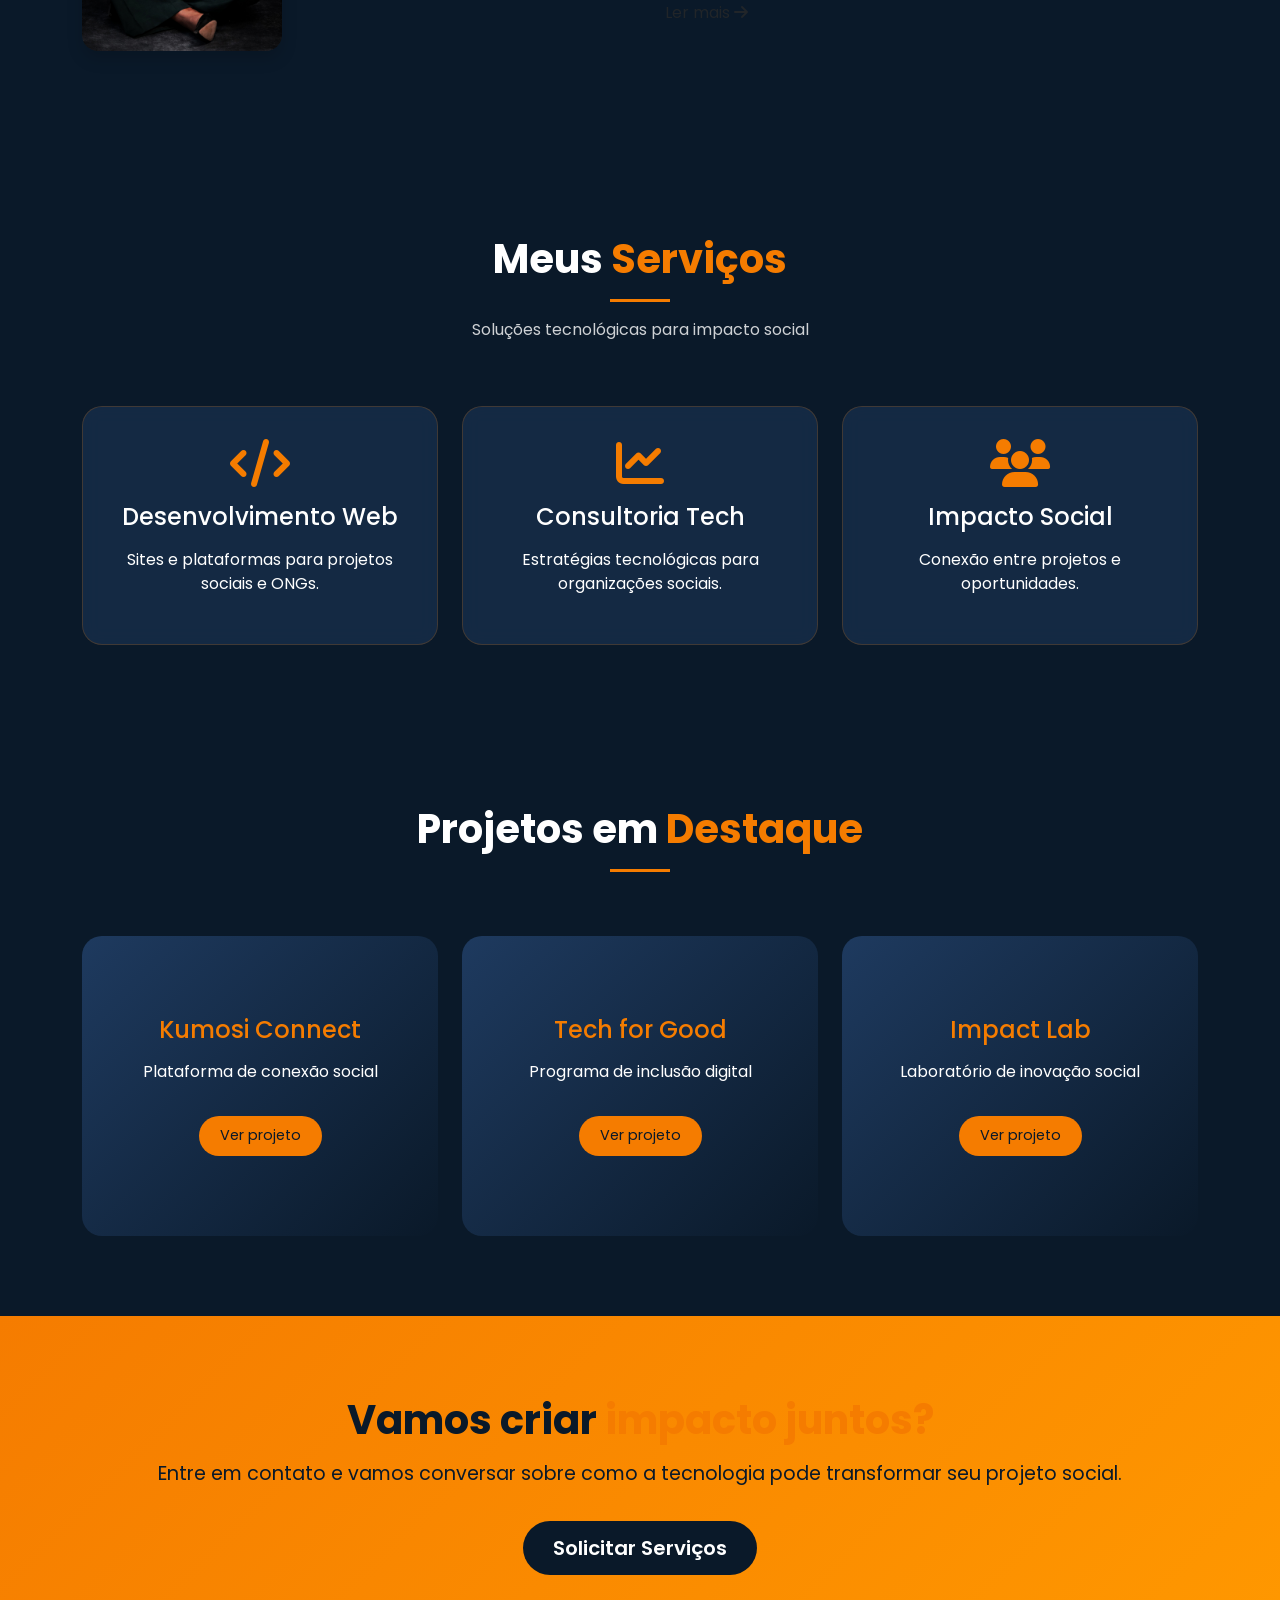
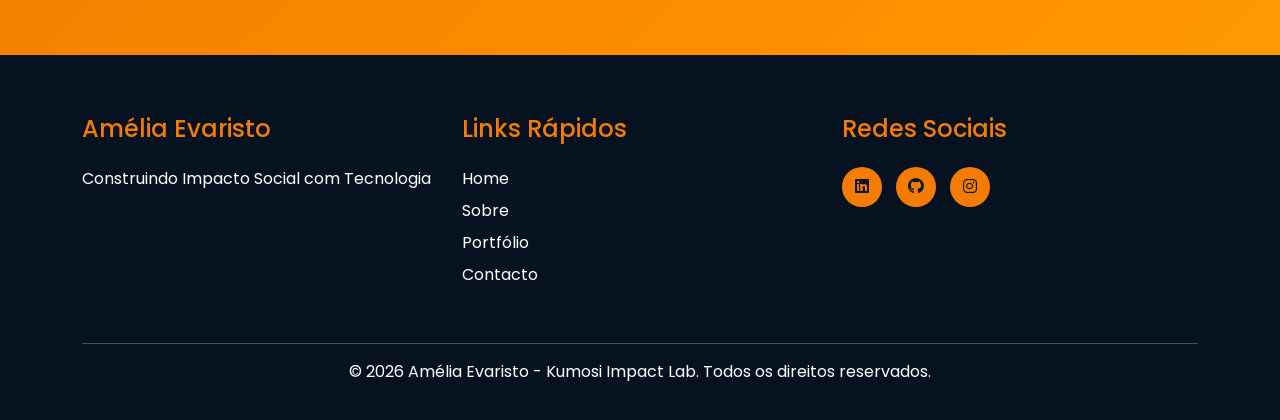
==== commit 9ddb9cab: "Update index.html" ====
--- a/amelia-portfólio/amelia-portfolio/index.html
+++ b/amelia-portfólio/amelia-portfolio/index.html
@@ -76,7 +76,7 @@
             
             <!-- IMAGEM CORRIGIDA -->
             <div class="col-lg-6 text-center hero-image" data-aos="fade-left">
-                <img src="imagens/amelia-home.jpg" alt="Amélia Evaristo - Fundadora da Kumosi Impact Lab" class="img-fluid rounded-circle shadow"width="500px"
+                <img src="imagens/amelia-home.jpg" alt="Amélia Evaristo - Fundadora da Kumosi Impact Lab" class="img-fluid rounded-circle shadow"width="200px"
             </div>
             
         </div>
@@ -94,7 +94,7 @@
         </div>
         <div class="row align-items-center">
             <div class="col-lg-6 mb-4">
-                <img src="imagens/amelia-sobre.jpg" alt="Amélia Evaristo" class="img-fluid rounded-4 shadow"width="500px">
+                <img src="imagens/amelia-sobre.jpg" alt="Amélia Evaristo" class="img-fluid rounded-4 shadow"width="200px">
             </div>
             <div class="col-lg-6">
                 <h3>Amélia Evaristo</h3>
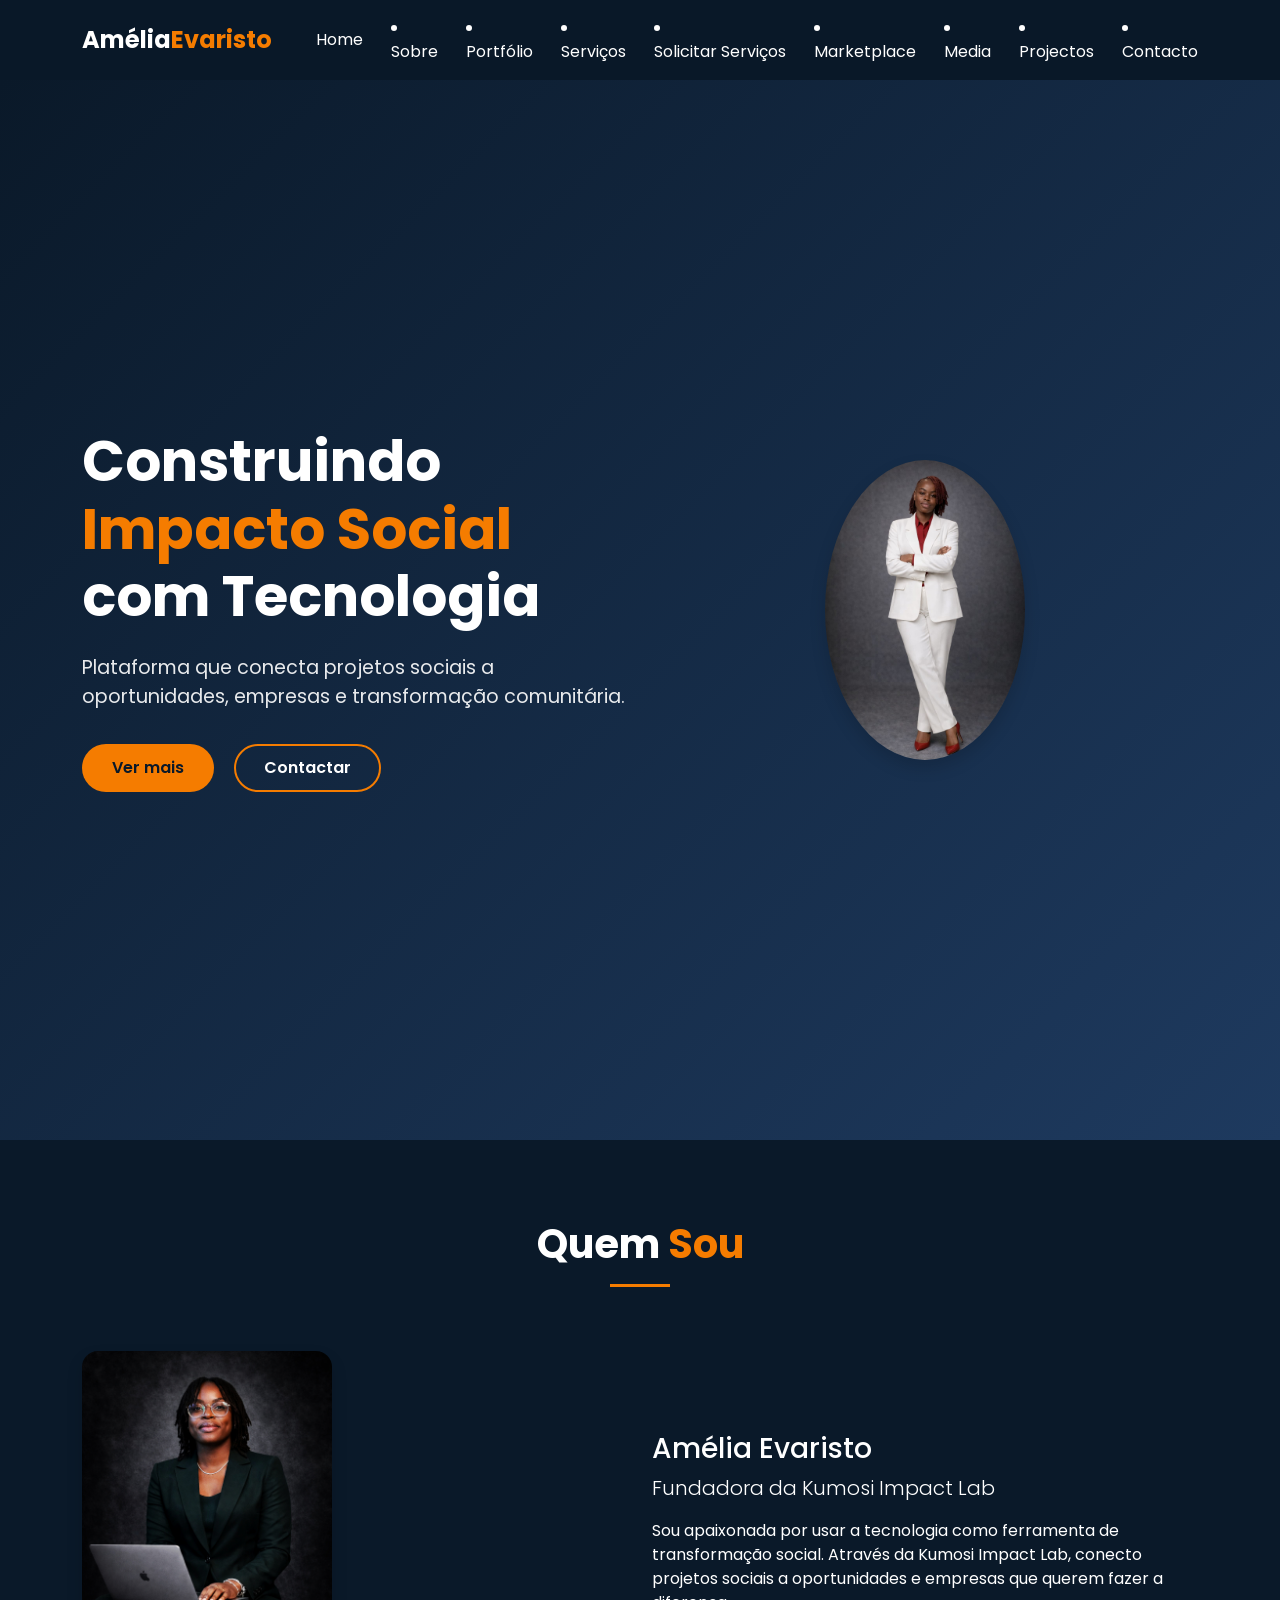
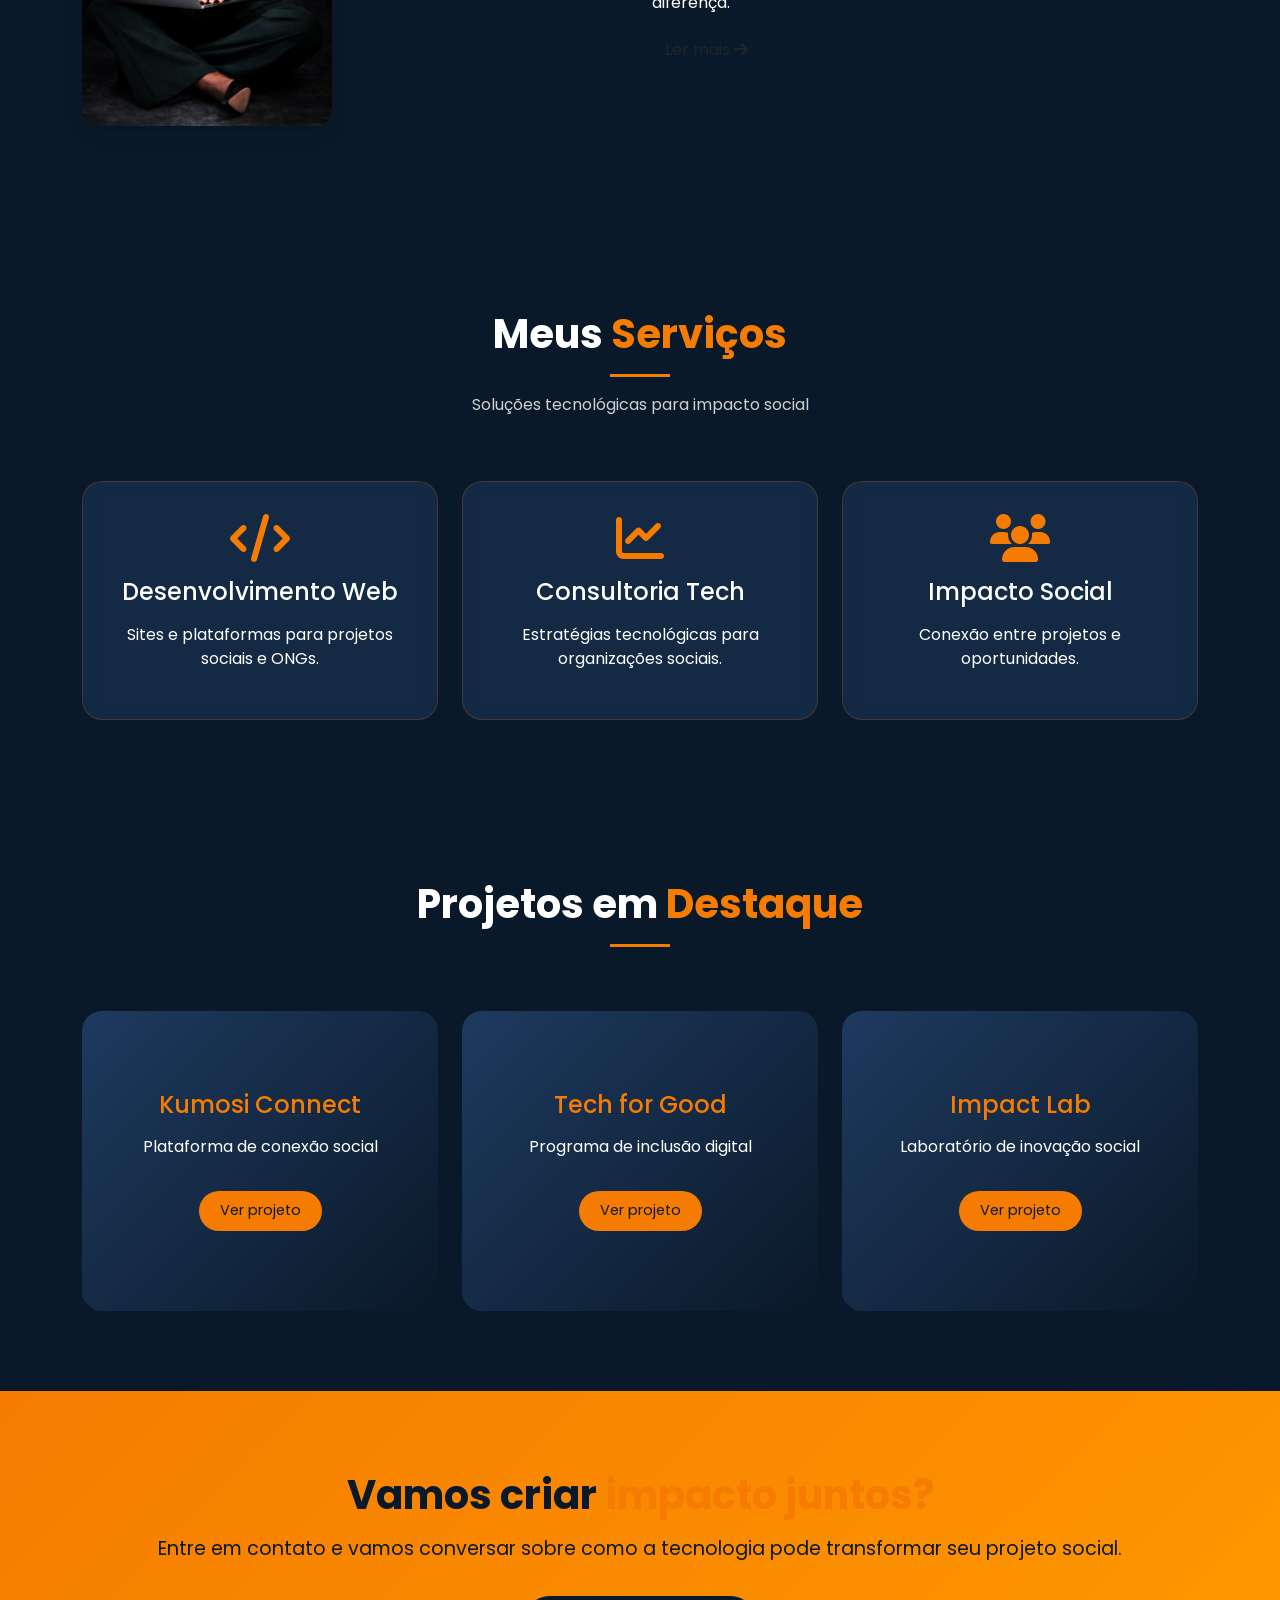
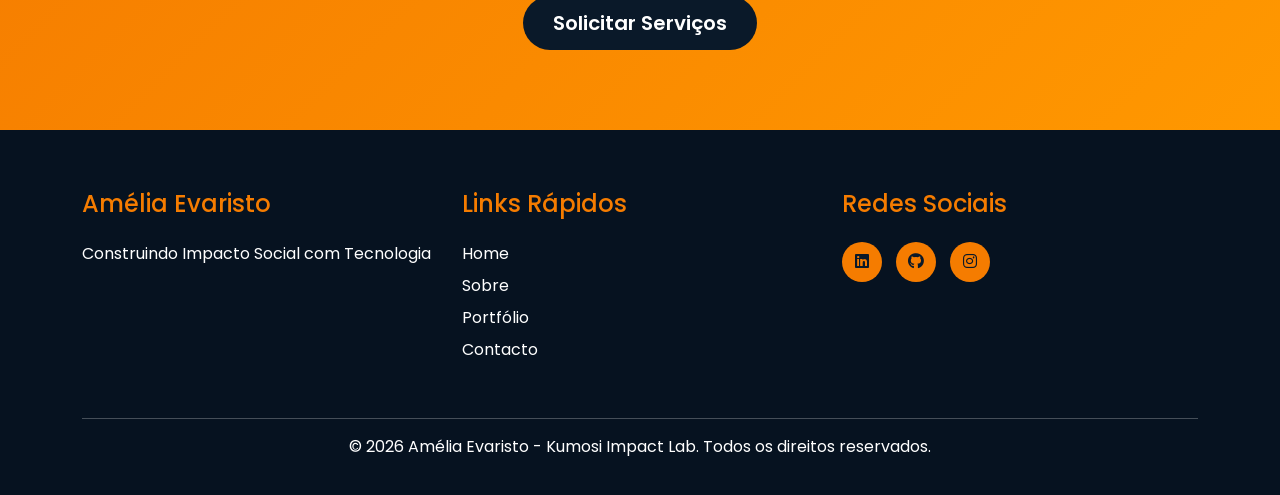
==== commit 018bb537: "Update index.html" ====
--- a/amelia-portfólio/amelia-portfolio/index.html
+++ b/amelia-portfólio/amelia-portfolio/index.html
@@ -94,7 +94,7 @@
         </div>
         <div class="row align-items-center">
             <div class="col-lg-6 mb-4">
-                <img src="imagens/amelia-sobre.jpg" alt="Amélia Evaristo" class="img-fluid rounded-4 shadow"width="200px">
+                <img src="imagens/amelia-sobre.jpg" alt="Amélia Evaristo" class="img-fluid rounded-4 shadow"width="250px">
             </div>
             <div class="col-lg-6">
                 <h3>Amélia Evaristo</h3>
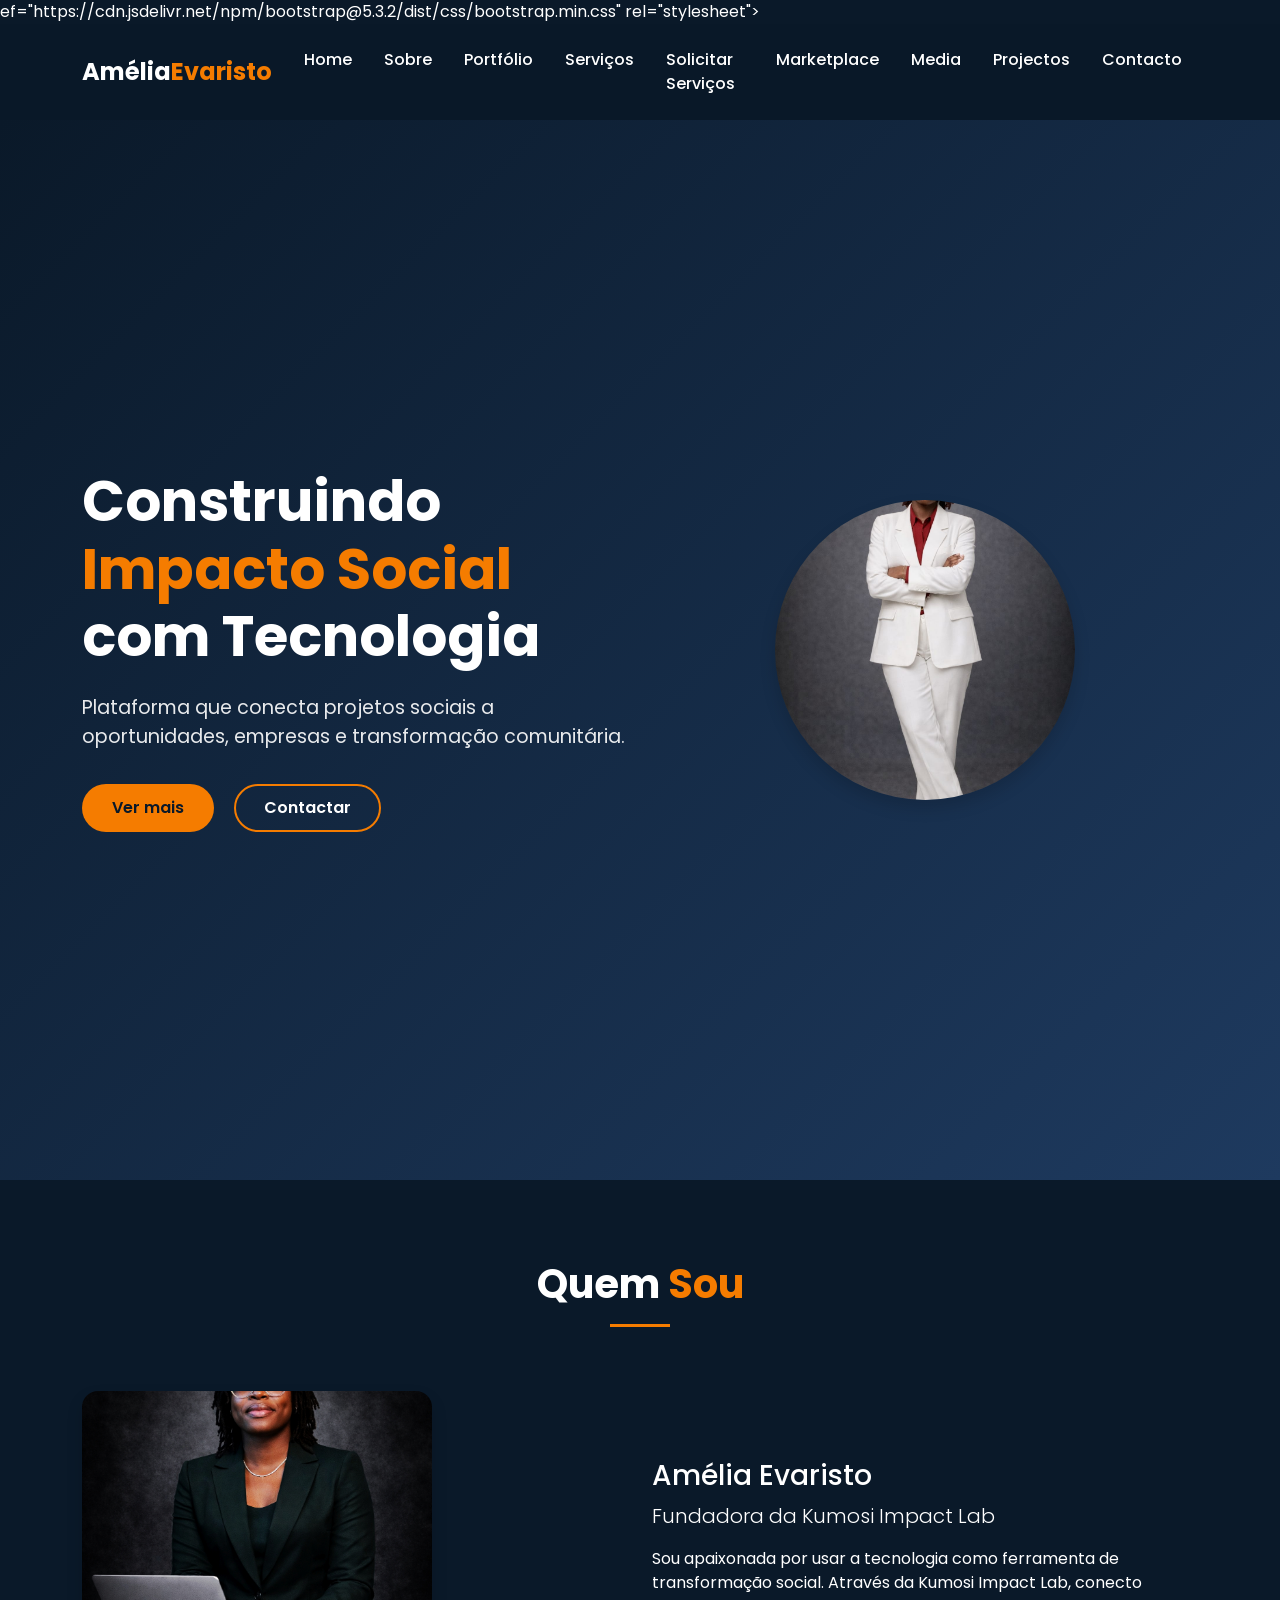
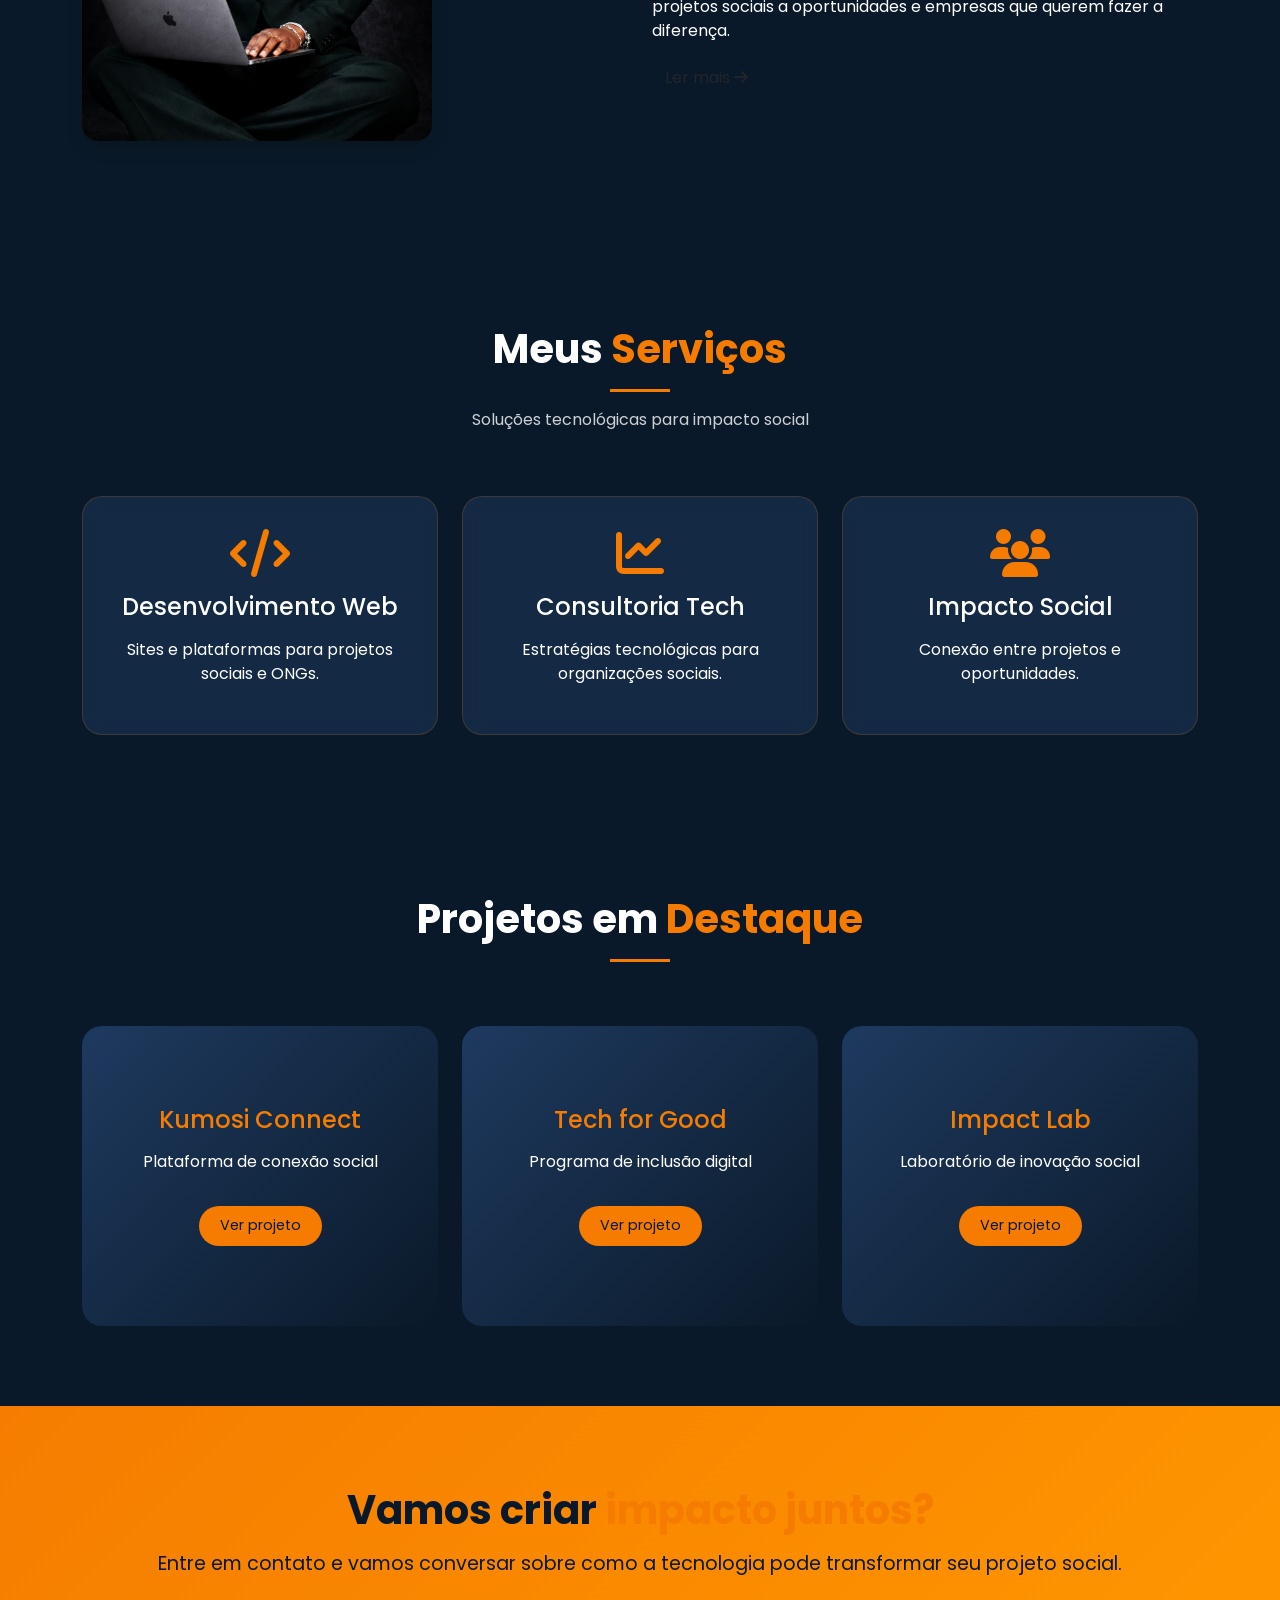
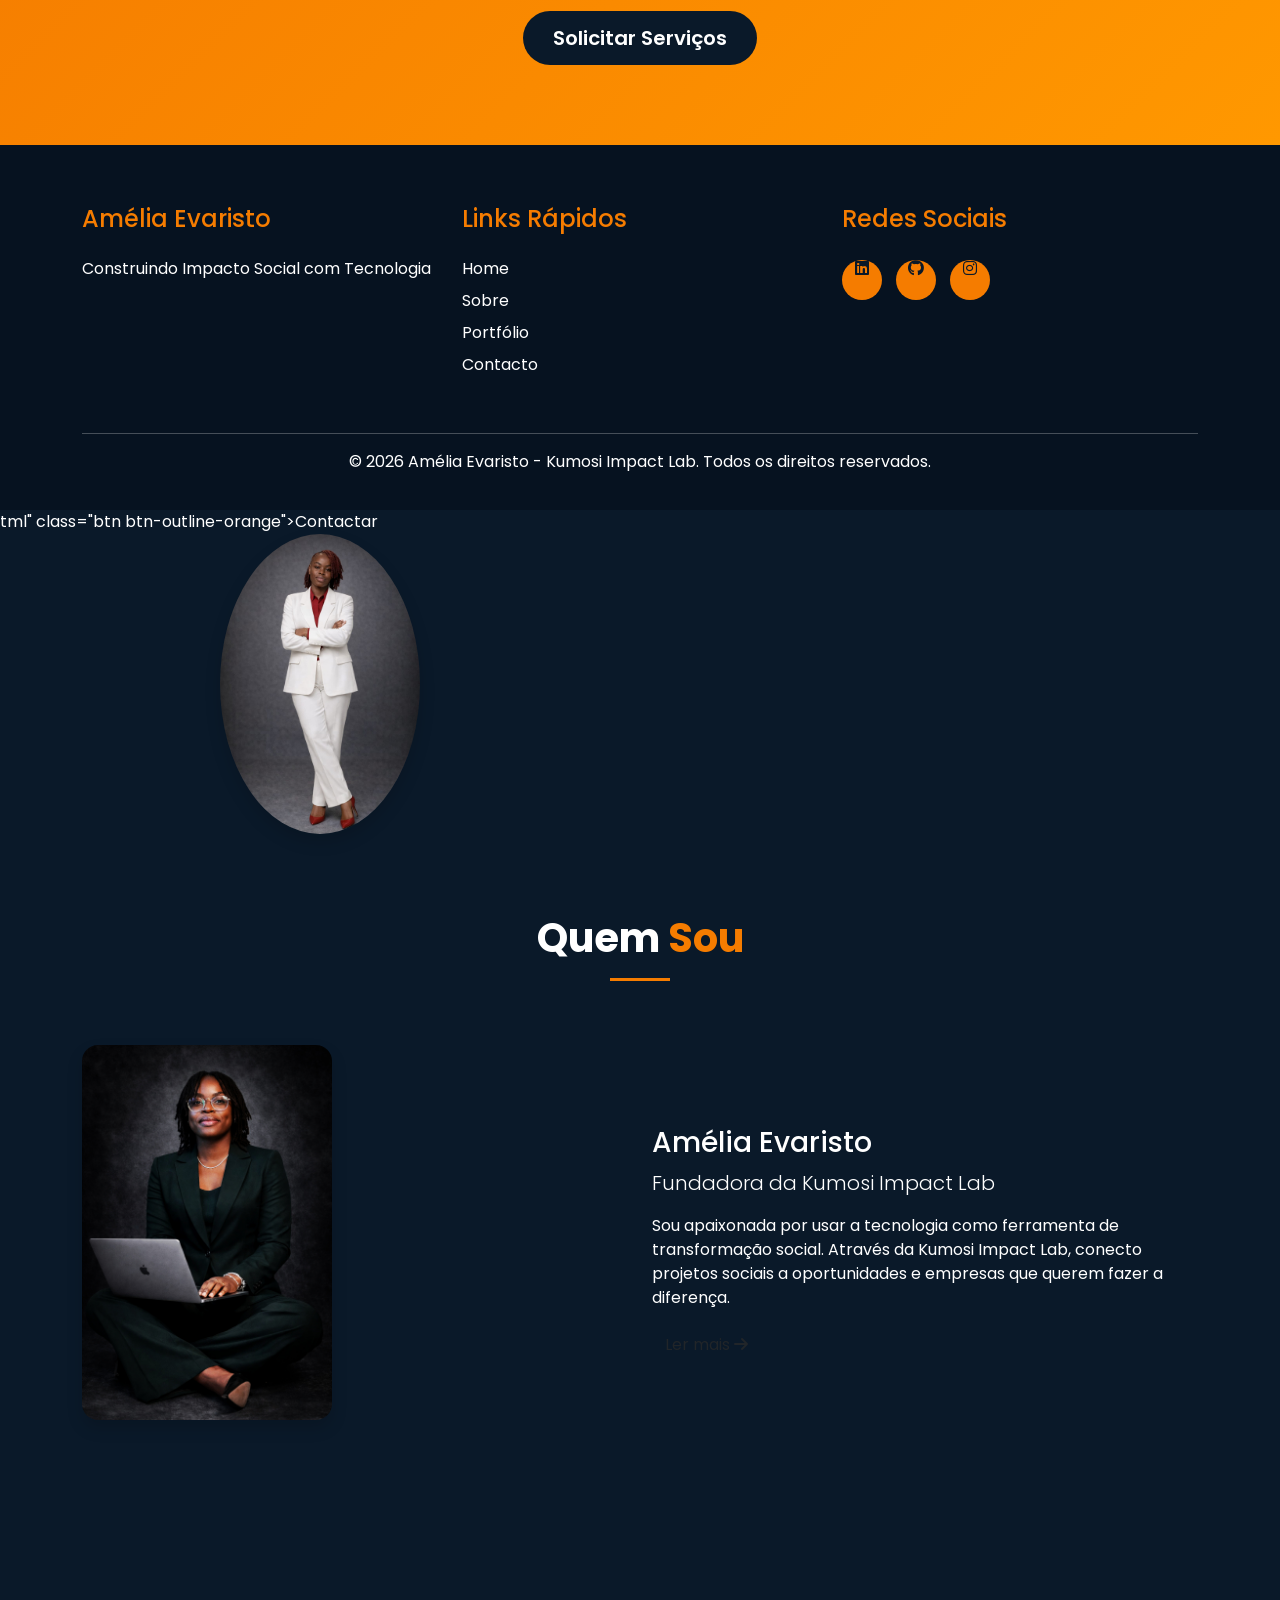
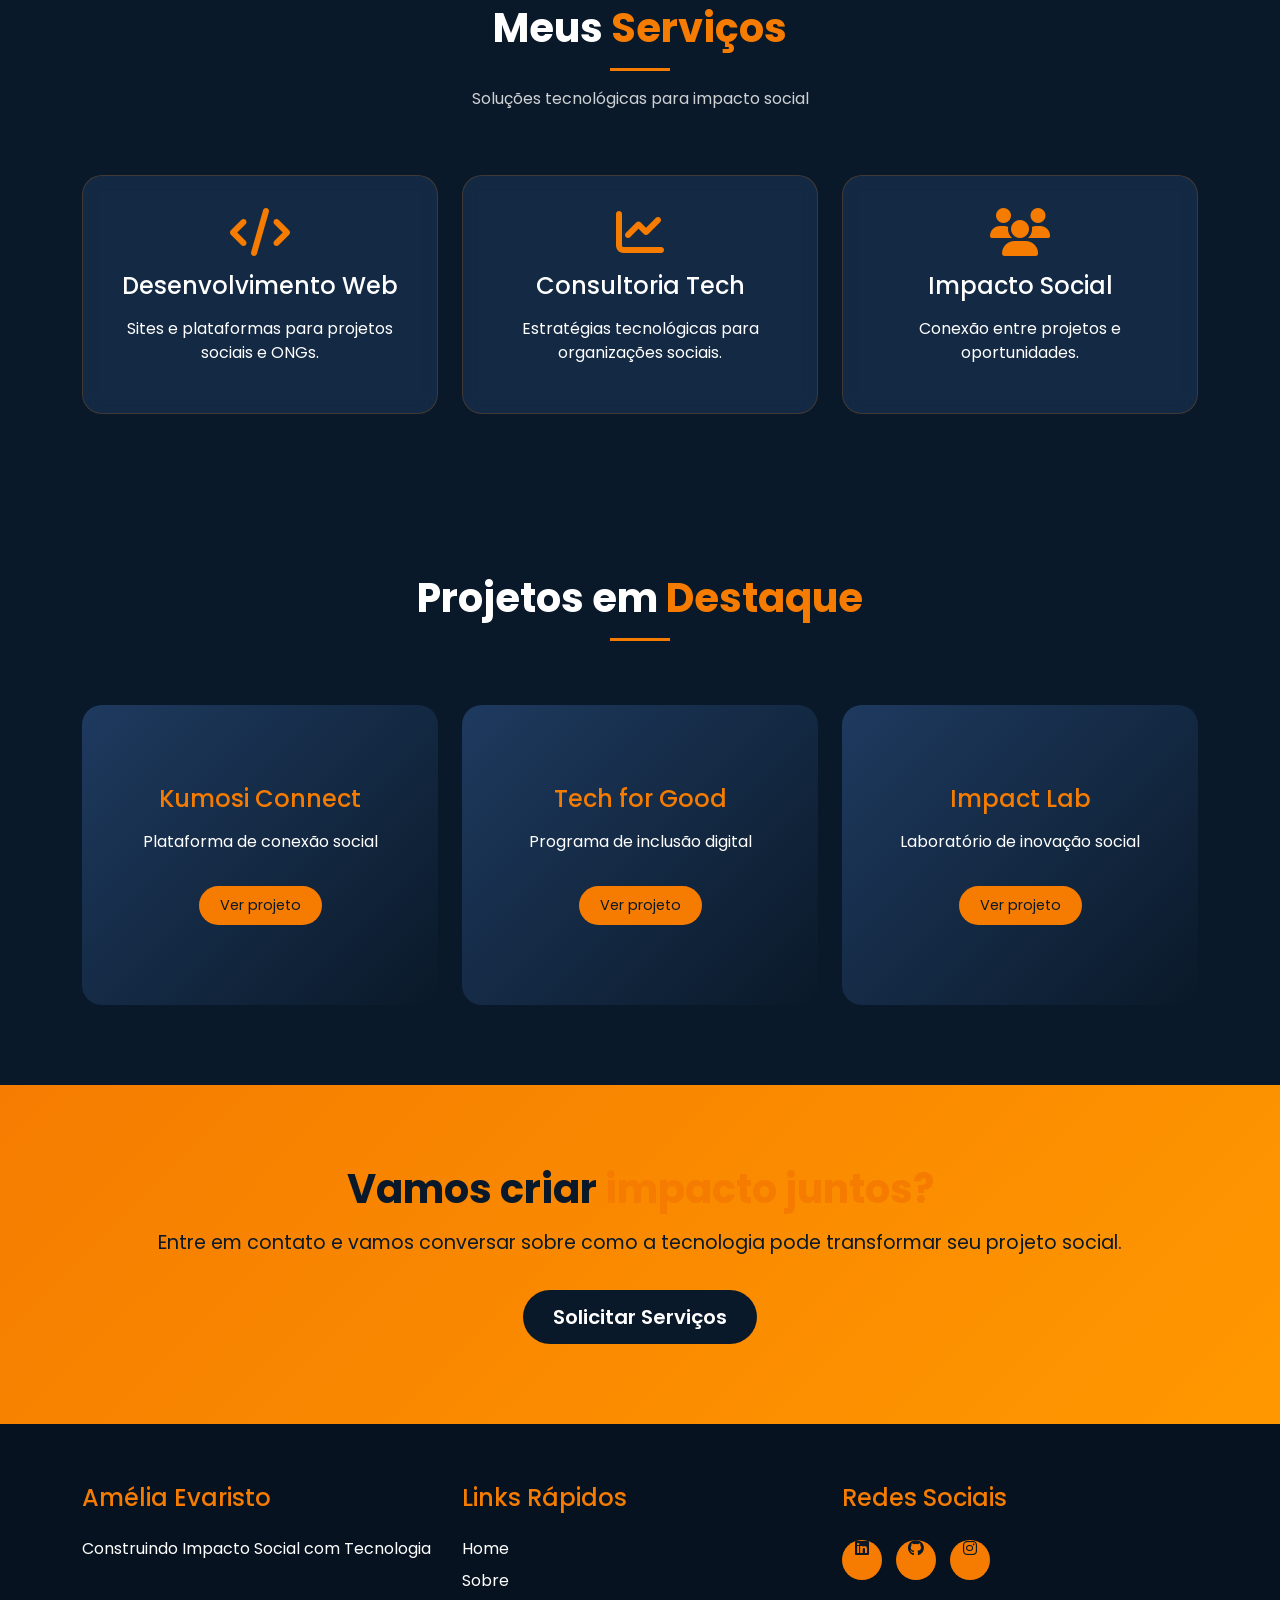
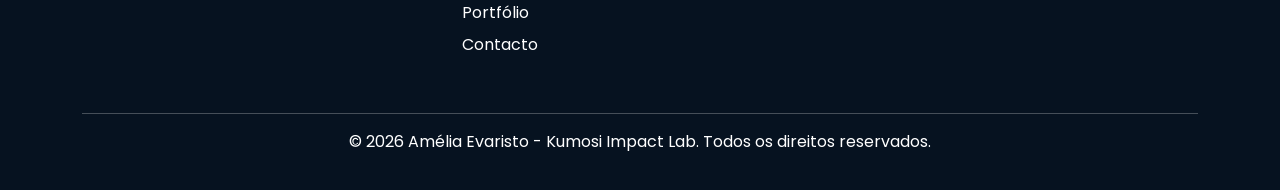
==== commit b5264542: "Update index.html" ====
--- a/amelia-portfólio/amelia-portfolio/index.html
+++ b/amelia-portfólio/amelia-portfolio/index.html
@@ -1,4 +1,15 @@
-<!DOCTYPE html>
+ef="https://cdn.jsdelivr.net/npm/bootstrap@5.3.2/dist/css/bootstrap.min.css" rel="stylesheet">
+    
+    <!-- Google Fonts -->
+    <link href="https://fonts.googleapis.com/css2?family=Poppins:wght@300;400;500;600;700&display=swap" rel="stylesheet">
+    
+    <!-- Font Awesome (ícones) -->
+    <link rel="stylesheet" href="https://cdnjs.cloudflare.com/ajax/libs/font-awesome/6.5.1/css/all.min.css">
+    
+    <!-- CSS Personalizado -->
+    <link rel="stylesheet" href="style.css">
+    
+    <!-- PWA --><!DOCTYPE html>
 <html lang="pt">
 <head>
     <meta charset="UTF-8">
@@ -27,7 +38,7 @@
 </head>
 <body>
 
-<!-- NAVBAR MELHORADA -->
+<!-- NAVBAR CORRIGIDA -->
 <nav class="navbar navbar-expand-lg navbar-dark sticky-top">
     <div class="container">
         <a class="navbar-brand" href="index.html">
@@ -38,28 +49,30 @@
             <span class="navbar-toggler-icon"></span>
         </button>
        
-        <a class="nav-link" href="index.html">Home</a></li>
-        <li class="nav-item"><a class="nav-link" href="sobre.html">Sobre</a></li>
-        <li class="nav-item"><a class="nav-link" href="portfolio.html">Portfólio</a></li>
-        <li class="nav-item"><a class="nav-link" href="servicos.html">Serviços</a></li>
-        <li class="nav-item"><a class="nav-link" href="solicitar-servico.html">Solicitar Serviços</a></li>
-        <li class="nav-item"><a class="nav-link" href="marketplace.html">Marketplace</a></li>
-        <li class="nav-item"><a class="nav-link active" href="media.html">Media</a></li>
-                <li class="nav-item"><a class="nav-link active" href="projetos.html">Projectos</a></li>
-        <li class="nav-item"><a class="nav-link" href="contacto.html">Contacto</a></li>
-
-
+        <!-- LINKS DENTRO DA DIV COLLAPSE (CORRIGIDO) -->
+        <div class="collapse navbar-collapse" id="menu">
+            <ul class="navbar-nav ms-auto">
+                <li class="nav-item"><a class="nav-link" href="index.html">Home</a></li>
+                <li class="nav-item"><a class="nav-link" href="sobre.html">Sobre</a></li>
+                <li class="nav-item"><a class="nav-link" href="portfolio.html">Portfólio</a></li>
+                <li class="nav-item"><a class="nav-link" href="servicos.html">Serviços</a></li>
+                <li class="nav-item"><a class="nav-link" href="solicitar-servico.html">Solicitar Serviços</a></li>
+                <li class="nav-item"><a class="nav-link" href="marketplace.html">Marketplace</a></li>
+                <li class="nav-item"><a class="nav-link" href="media.html">Media</a></li>
+                <li class="nav-item"><a class="nav-link" href="projetos.html">Projectos</a></li>
+                <li class="nav-item"><a class="nav-link" href="contacto.html">Contacto</a></li>
+            </ul>
         </div>
     </div>
 </nav>
 
-<!-- HERO SECTION MELHORADA -->
+<!-- HERO SECTION CORRIGIDA - IMAGEM CENTRALIZADA E PROPORCIONAL -->
 <section class="hero">
     <div class="container">
         <div class="row align-items-center min-vh-100">
             
             <!-- TEXTO -->
-            <div class="col-lg-6 hero-content" data-aos="fade-right">
+            <div class="col-lg-6 hero-content text-center text-lg-start" data-aos="fade-right">
                 <h1 class="hero-title">
                     Construindo <span class="orange-text">Impacto Social</span><br>
                     com Tecnologia
@@ -74,16 +87,18 @@
                 </div>
             </div>
             
-            <!-- IMAGEM CORRIGIDA -->
+            <!-- IMAGEM CORRIGIDA - REMOVIDO WIDTH FIXO, ADICIONADO max-width para controle -->
             <div class="col-lg-6 text-center hero-image" data-aos="fade-left">
-                <img src="imagens/amelia-home.jpg" alt="Amélia Evaristo - Fundadora da Kumosi Impact Lab" class="img-fluid rounded-circle shadow"width="200px"
+                <img src="imagens/amelia-home.jpg" alt="Amélia Evaristo - Fundadora da Kumosi Impact Lab" 
+                     class="img-fluid rounded-circle shadow" 
+                     style="max-width: 300px; width: 100%; height: auto; object-fit: cover; aspect-ratio: 1/1;">
             </div>
             
         </div>
     </div>
 </section>
 
-<!-- SEÇÃO SOBRE (RESUMO) -->
+<!-- SEÇÃO SOBRE (RESUMO) - IMAGEM CORRIGIDA -->
 <section class="about-preview">
     <div class="container">
         <div class="row">
@@ -93,8 +108,10 @@
             </div>
         </div>
         <div class="row align-items-center">
-            <div class="col-lg-6 mb-4">
-                <img src="imagens/amelia-sobre.jpg" alt="Amélia Evaristo" class="img-fluid rounded-4 shadow"width="250px">
+            <div class="col-lg-6 mb-4 text-center text-lg-start">
+                <img src="imagens/amelia-sobre.jpg" alt="Amélia Evaristo" 
+                     class="img-fluid rounded-4 shadow" 
+                     style="max-width: 350px; width: 100%; height: auto; object-fit: cover; aspect-ratio: 1/1;">
             </div>
             <div class="col-lg-6">
                 <h3>Amélia Evaristo</h3>
@@ -242,4 +259,176 @@
 </script>
 
 </body>
+                                               </html>tml" class="btn btn-outline-orange">Contactar</a>
+                </div>
+            </div>
+            
+            <!-- IMAGEM CORRIGIDA -->
+            <div class="col-lg-6 text-center hero-image" data-aos="fade-left">
+                <img src="imagens/amelia-home.jpg" alt="Amélia Evaristo - Fundadora da Kumosi Impact Lab" class="img-fluid rounded-circle shadow"width="200px"
+            </div>
+            
+        </div>
+    </div>
+</section>
+
+<!-- SEÇÃO SOBRE (RESUMO) -->
+<section class="about-preview">
+    <div class="container">
+        <div class="row">
+            <div class="col-12 text-center mb-5">
+                <h2 class="section-title">Quem <span class="orange-text">Sou</span></h2>
+                <div class="orange-line"></div>
+            </div>
+        </div>
+        <div class="row align-items-center">
+            <div class="col-lg-6 mb-4">
+                <img src="imagens/amelia-sobre.jpg" alt="Amélia Evaristo" class="img-fluid rounded-4 shadow"width="250px">
+            </div>
+            <div class="col-lg-6">
+                <h3>Amélia Evaristo</h3>
+                <p class="lead">Fundadora da Kumosi Impact Lab</p>
+                <p>Sou apaixonada por usar a tecnologia como ferramenta de transformação social. 
+                   Através da Kumosi Impact Lab, conecto projetos sociais a oportunidades e empresas 
+                   que querem fazer a diferença.</p>
+                <a href="sobre.html" class="btn btn-orange-outline">Ler mais <i class="fas fa-arrow-right"></i></a>
+            </div>
+        </div>
+    </div>
+</section>
+
+<!-- SEÇÃO SERVIÇOS -->
+<section class="services">
+    <div class="container">
+        <div class="row">
+            <div class="col-12 text-center mb-5">
+                <h2 class="section-title">Meus <span class="orange-text">Serviços</span></h2>
+                <div class="orange-line"></div>
+                <p class="section-subtitle">Soluções tecnológicas para impacto social</p>
+            </div>
+        </div>
+        <div class="row g-4">
+            <div class="col-md-4">
+                <div class="service-card">
+                    <i class="fas fa-code service-icon"></i>
+                    <h4>Desenvolvimento Web</h4>
+                    <p>Sites e plataformas para projetos sociais e ONGs.</p>
+                </div>
+            </div>
+            <div class="col-md-4">
+                <div class="service-card">
+                    <i class="fas fa-chart-line service-icon"></i>
+                    <h4>Consultoria Tech</h4>
+                    <p>Estratégias tecnológicas para organizações sociais.</p>
+                </div>
+            </div>
+            <div class="col-md-4">
+                <div class="service-card">
+                    <i class="fas fa-users service-icon"></i>
+                    <h4>Impacto Social</h4>
+                    <p>Conexão entre projetos e oportunidades.</p>
+                </div>
+            </div>
+        </div>
+    </div>
+</section>
+
+<!-- SEÇÃO PROJETOS DESTAQUE -->
+<section class="projects-preview">
+    <div class="container">
+        <div class="row">
+            <div class="col-12 text-center mb-5">
+                <h2 class="section-title">Projetos em <span class="orange-text">Destaque</span></h2>
+                <div class="orange-line"></div>
+            </div>
+        </div>
+        <div class="row g-4">
+            <div class="col-md-4">
+                <div class="project-card">
+                    <div class="project-overlay">
+                        <h4>Kumosi Connect</h4>
+                        <p>Plataforma de conexão social</p>
+                        <a href="projetos.html" class="btn btn-small">Ver projeto</a>
+                    </div>
+                </div>
+            </div>
+            <div class="col-md-4">
+                <div class="project-card">
+                    <div class="project-overlay">
+                        <h4>Tech for Good</h4>
+                        <p>Programa de inclusão digital</p>
+                        <a href="projetos.html" class="btn btn-small">Ver projeto</a>
+                    </div>
+                </div>
+            </div>
+            <div class="col-md-4">
+                <div class="project-card">
+                    <div class="project-overlay">
+                        <h4>Impact Lab</h4>
+                        <p>Laboratório de inovação social</p>
+                        <a href="projetos.html" class="btn btn-small">Ver projeto</a>
+                    </div>
+                </div>
+            </div>
+        </div>
+    </div>
+</section>
+
+<!-- SEÇÃO CTA (CHAMADA PARA AÇÃO) -->
+<section class="cta">
+    <div class="container text-center">
+        <h2>Vamos criar <span class="orange-text">impacto juntos?</span></h2>
+        <p>Entre em contato e vamos conversar sobre como a tecnologia pode transformar seu projeto social.</p>
+        <a href="contacto.html" class="btn btn-orange btn-lg">Solicitar Serviços</a>
+    </div>
+</section>
+
+<!-- FOOTER MELHORADO -->
+<footer class="footer">
+    <div class="container">
+        <div class="row">
+            <div class="col-md-4 mb-4">
+                <h4>Amélia Evaristo</h4>
+                <p>Construindo Impacto Social com Tecnologia</p>
+            </div>
+            <div class="col-md-4 mb-4">
+                <h4>Links Rápidos</h4>
+                <ul>
+                    <li><a href="index.html">Home</a></li>
+                    <li><a href="sobre.html">Sobre</a></li>
+                    <li><a href="portfolio.html">Portfólio</a></li>
+                    <li><a href="contacto.html">Contacto</a></li>
+                </ul>
+            </div>
+            <div class="col-md-4 mb-4">
+                <h4>Redes Sociais</h4>
+                <div class="social-links">
+                    <a href="#"><i class="fab fa-linkedin"></i></a>
+                    <a href="#"><i class="fab fa-github"></i></a>
+                    <a href="#"><i class="fab fa-instagram"></i></a>
+                </div>
+            </div>
+        </div>
+        <div class="row">
+            <div class="col-12 text-center">
+                <hr>
+                <p>&copy; 2026 Amélia Evaristo - Kumosi Impact Lab. Todos os direitos reservados.</p>
+            </div>
+        </div>
+    </div>
+</footer>
+
+<!-- Scripts -->
+<script src="https://cdn.jsdelivr.net/npm/bootstrap@5.3.2/dist/js/bootstrap.bundle.min.js"></script>
+
+<script>
+// Service Worker
+if ("serviceWorker" in navigator) {
+    navigator.serviceWorker.register("service-worker.js")
+        .then(() => console.log("Service Worker ativo"))
+        .catch(err => console.log("Erro:", err));
+}
+</script>
+
+</body>
 </html>
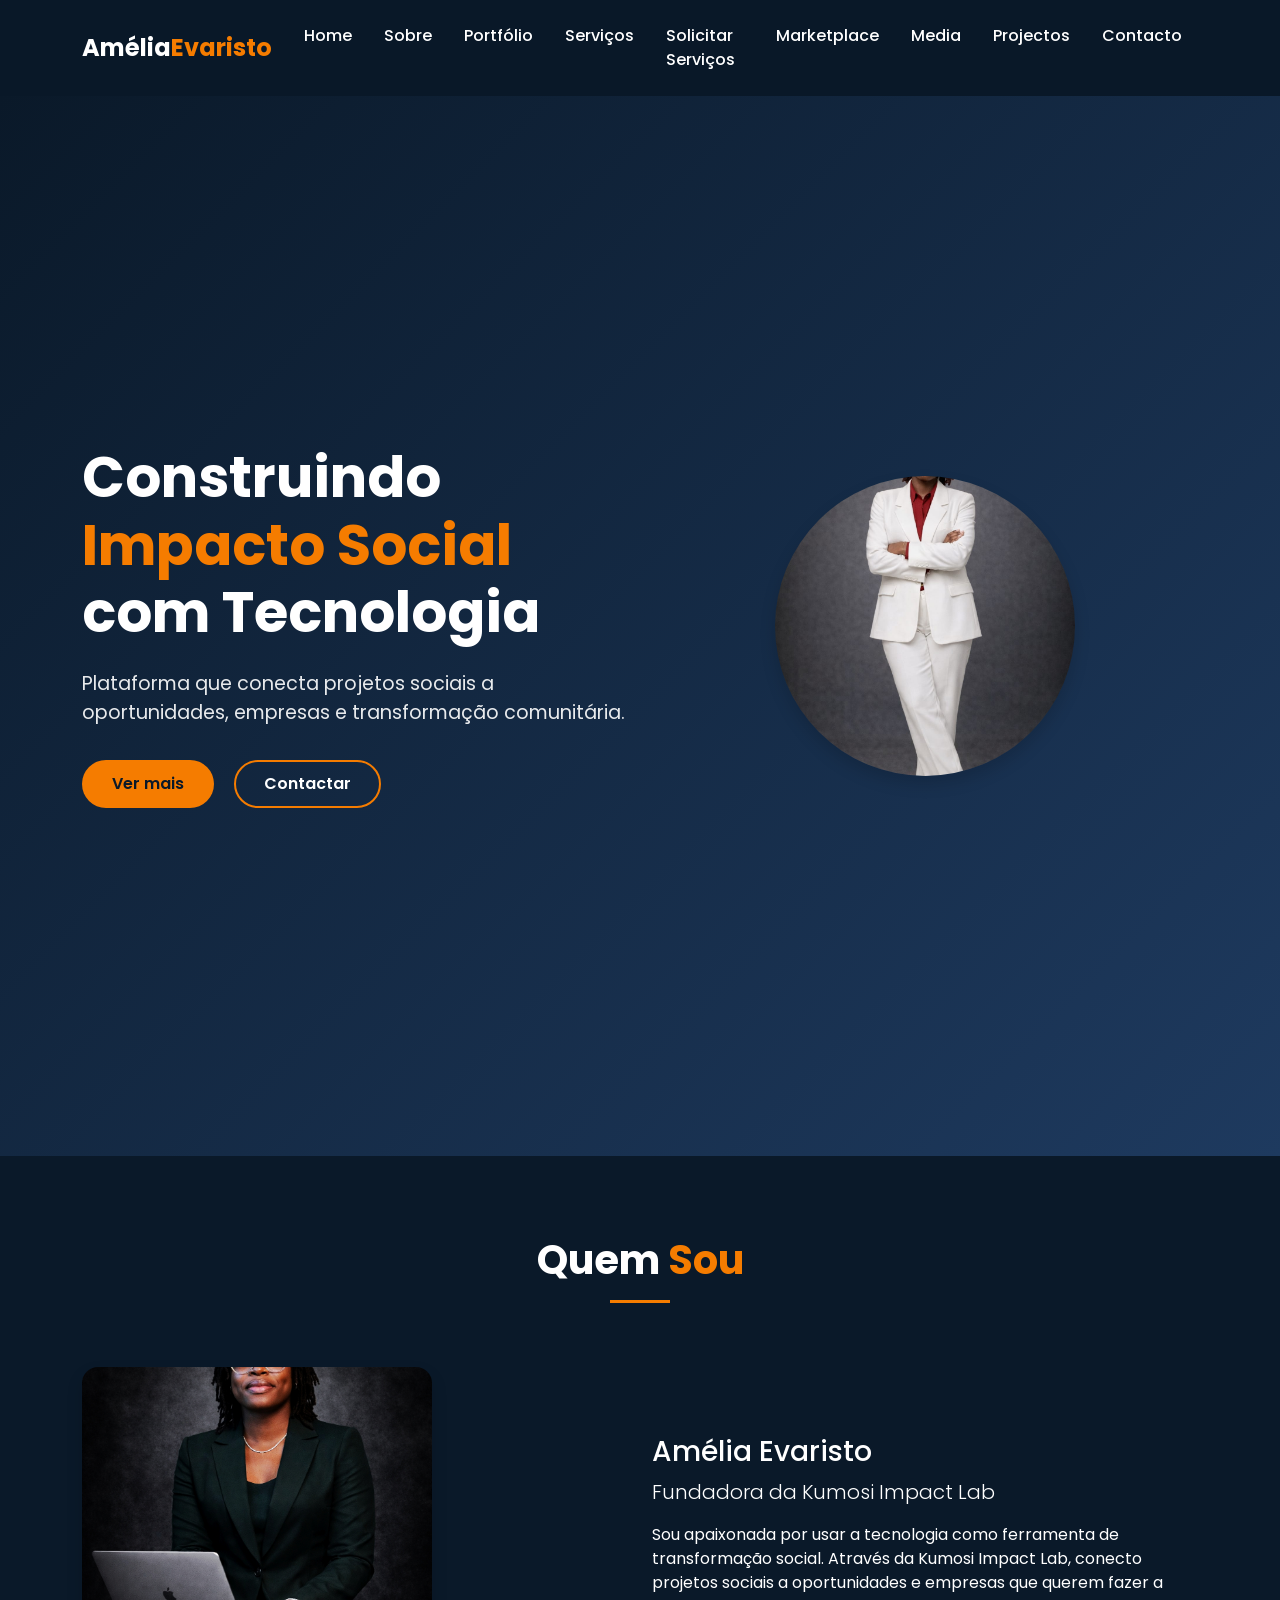
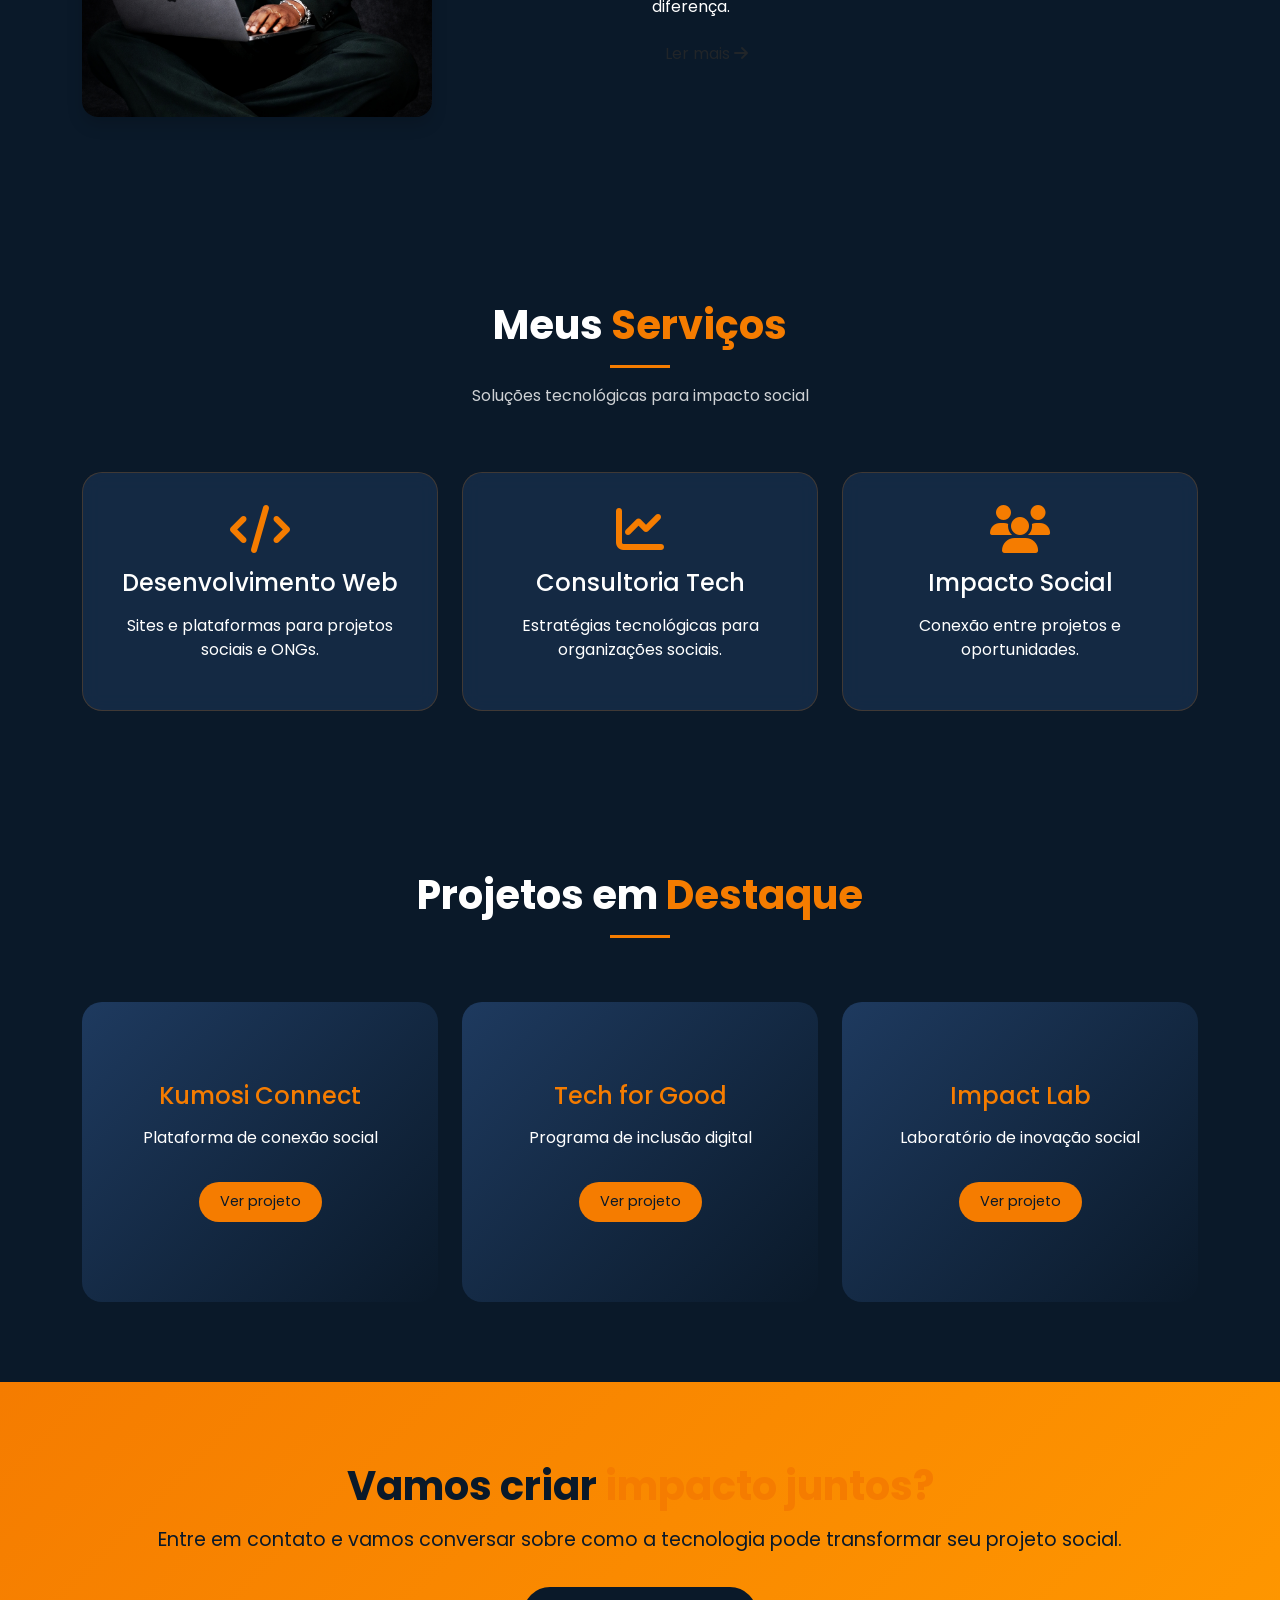
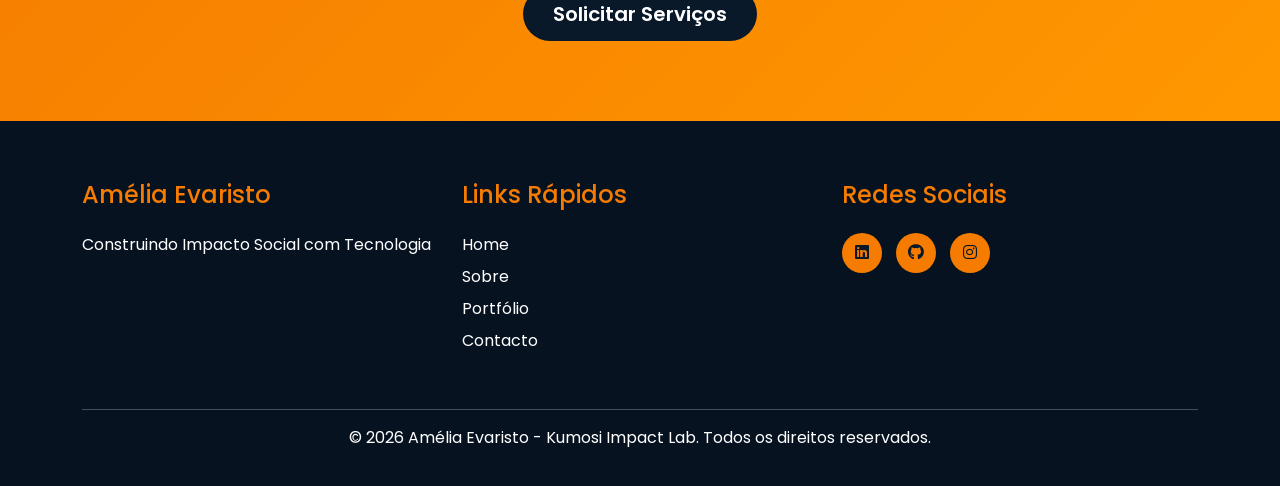
==== commit 8eb846ab: "Update index.html" ====
--- a/amelia-portfólio/amelia-portfolio/index.html
+++ b/amelia-portfólio/amelia-portfolio/index.html
@@ -1,15 +1,4 @@
-ef="https://cdn.jsdelivr.net/npm/bootstrap@5.3.2/dist/css/bootstrap.min.css" rel="stylesheet">
-    
-    <!-- Google Fonts -->
-    <link href="https://fonts.googleapis.com/css2?family=Poppins:wght@300;400;500;600;700&display=swap" rel="stylesheet">
-    
-    <!-- Font Awesome (ícones) -->
-    <link rel="stylesheet" href="https://cdnjs.cloudflare.com/ajax/libs/font-awesome/6.5.1/css/all.min.css">
-    
-    <!-- CSS Personalizado -->
-    <link rel="stylesheet" href="style.css">
-    
-    <!-- PWA --><!DOCTYPE html>
+<!DOCTYPE html>
 <html lang="pt">
 <head>
     <meta charset="UTF-8">
@@ -259,176 +248,4 @@
 </script>
 
 </body>
-                                               </html>tml" class="btn btn-outline-orange">Contactar</a>
-                </div>
-            </div>
-            
-            <!-- IMAGEM CORRIGIDA -->
-            <div class="col-lg-6 text-center hero-image" data-aos="fade-left">
-                <img src="imagens/amelia-home.jpg" alt="Amélia Evaristo - Fundadora da Kumosi Impact Lab" class="img-fluid rounded-circle shadow"width="200px"
-            </div>
-            
-        </div>
-    </div>
-</section>
-
-<!-- SEÇÃO SOBRE (RESUMO) -->
-<section class="about-preview">
-    <div class="container">
-        <div class="row">
-            <div class="col-12 text-center mb-5">
-                <h2 class="section-title">Quem <span class="orange-text">Sou</span></h2>
-                <div class="orange-line"></div>
-            </div>
-        </div>
-        <div class="row align-items-center">
-            <div class="col-lg-6 mb-4">
-                <img src="imagens/amelia-sobre.jpg" alt="Amélia Evaristo" class="img-fluid rounded-4 shadow"width="250px">
-            </div>
-            <div class="col-lg-6">
-                <h3>Amélia Evaristo</h3>
-                <p class="lead">Fundadora da Kumosi Impact Lab</p>
-                <p>Sou apaixonada por usar a tecnologia como ferramenta de transformação social. 
-                   Através da Kumosi Impact Lab, conecto projetos sociais a oportunidades e empresas 
-                   que querem fazer a diferença.</p>
-                <a href="sobre.html" class="btn btn-orange-outline">Ler mais <i class="fas fa-arrow-right"></i></a>
-            </div>
-        </div>
-    </div>
-</section>
-
-<!-- SEÇÃO SERVIÇOS -->
-<section class="services">
-    <div class="container">
-        <div class="row">
-            <div class="col-12 text-center mb-5">
-                <h2 class="section-title">Meus <span class="orange-text">Serviços</span></h2>
-                <div class="orange-line"></div>
-                <p class="section-subtitle">Soluções tecnológicas para impacto social</p>
-            </div>
-        </div>
-        <div class="row g-4">
-            <div class="col-md-4">
-                <div class="service-card">
-                    <i class="fas fa-code service-icon"></i>
-                    <h4>Desenvolvimento Web</h4>
-                    <p>Sites e plataformas para projetos sociais e ONGs.</p>
-                </div>
-            </div>
-            <div class="col-md-4">
-                <div class="service-card">
-                    <i class="fas fa-chart-line service-icon"></i>
-                    <h4>Consultoria Tech</h4>
-                    <p>Estratégias tecnológicas para organizações sociais.</p>
-                </div>
-            </div>
-            <div class="col-md-4">
-                <div class="service-card">
-                    <i class="fas fa-users service-icon"></i>
-                    <h4>Impacto Social</h4>
-                    <p>Conexão entre projetos e oportunidades.</p>
-                </div>
-            </div>
-        </div>
-    </div>
-</section>
-
-<!-- SEÇÃO PROJETOS DESTAQUE -->
-<section class="projects-preview">
-    <div class="container">
-        <div class="row">
-            <div class="col-12 text-center mb-5">
-                <h2 class="section-title">Projetos em <span class="orange-text">Destaque</span></h2>
-                <div class="orange-line"></div>
-            </div>
-        </div>
-        <div class="row g-4">
-            <div class="col-md-4">
-                <div class="project-card">
-                    <div class="project-overlay">
-                        <h4>Kumosi Connect</h4>
-                        <p>Plataforma de conexão social</p>
-                        <a href="projetos.html" class="btn btn-small">Ver projeto</a>
-                    </div>
-                </div>
-            </div>
-            <div class="col-md-4">
-                <div class="project-card">
-                    <div class="project-overlay">
-                        <h4>Tech for Good</h4>
-                        <p>Programa de inclusão digital</p>
-                        <a href="projetos.html" class="btn btn-small">Ver projeto</a>
-                    </div>
-                </div>
-            </div>
-            <div class="col-md-4">
-                <div class="project-card">
-                    <div class="project-overlay">
-                        <h4>Impact Lab</h4>
-                        <p>Laboratório de inovação social</p>
-                        <a href="projetos.html" class="btn btn-small">Ver projeto</a>
-                    </div>
-                </div>
-            </div>
-        </div>
-    </div>
-</section>
-
-<!-- SEÇÃO CTA (CHAMADA PARA AÇÃO) -->
-<section class="cta">
-    <div class="container text-center">
-        <h2>Vamos criar <span class="orange-text">impacto juntos?</span></h2>
-        <p>Entre em contato e vamos conversar sobre como a tecnologia pode transformar seu projeto social.</p>
-        <a href="contacto.html" class="btn btn-orange btn-lg">Solicitar Serviços</a>
-    </div>
-</section>
-
-<!-- FOOTER MELHORADO -->
-<footer class="footer">
-    <div class="container">
-        <div class="row">
-            <div class="col-md-4 mb-4">
-                <h4>Amélia Evaristo</h4>
-                <p>Construindo Impacto Social com Tecnologia</p>
-            </div>
-            <div class="col-md-4 mb-4">
-                <h4>Links Rápidos</h4>
-                <ul>
-                    <li><a href="index.html">Home</a></li>
-                    <li><a href="sobre.html">Sobre</a></li>
-                    <li><a href="portfolio.html">Portfólio</a></li>
-                    <li><a href="contacto.html">Contacto</a></li>
-                </ul>
-            </div>
-            <div class="col-md-4 mb-4">
-                <h4>Redes Sociais</h4>
-                <div class="social-links">
-                    <a href="#"><i class="fab fa-linkedin"></i></a>
-                    <a href="#"><i class="fab fa-github"></i></a>
-                    <a href="#"><i class="fab fa-instagram"></i></a>
-                </div>
-            </div>
-        </div>
-        <div class="row">
-            <div class="col-12 text-center">
-                <hr>
-                <p>&copy; 2026 Amélia Evaristo - Kumosi Impact Lab. Todos os direitos reservados.</p>
-            </div>
-        </div>
-    </div>
-</footer>
-
-<!-- Scripts -->
-<script src="https://cdn.jsdelivr.net/npm/bootstrap@5.3.2/dist/js/bootstrap.bundle.min.js"></script>
-
-<script>
-// Service Worker
-if ("serviceWorker" in navigator) {
-    navigator.serviceWorker.register("service-worker.js")
-        .then(() => console.log("Service Worker ativo"))
-        .catch(err => console.log("Erro:", err));
-}
-</script>
-
-</body>
-</html>
+    </html>
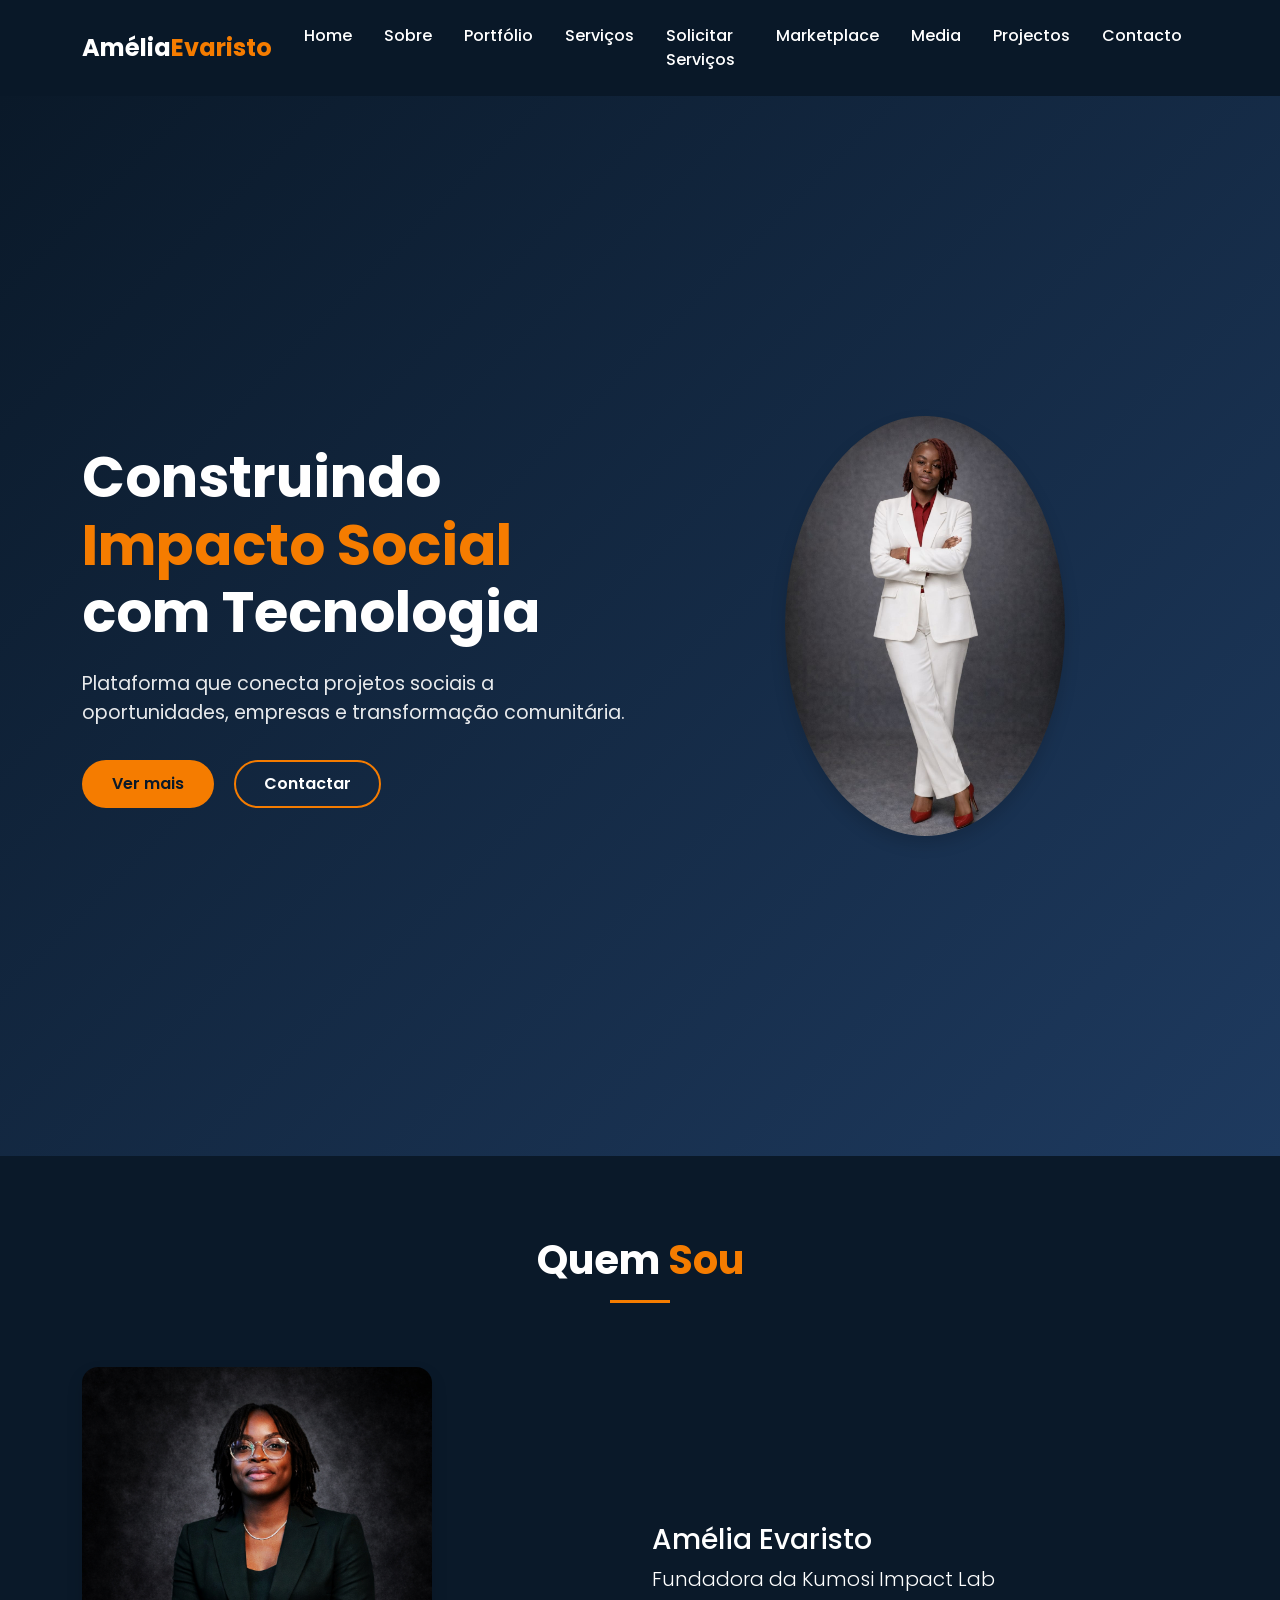
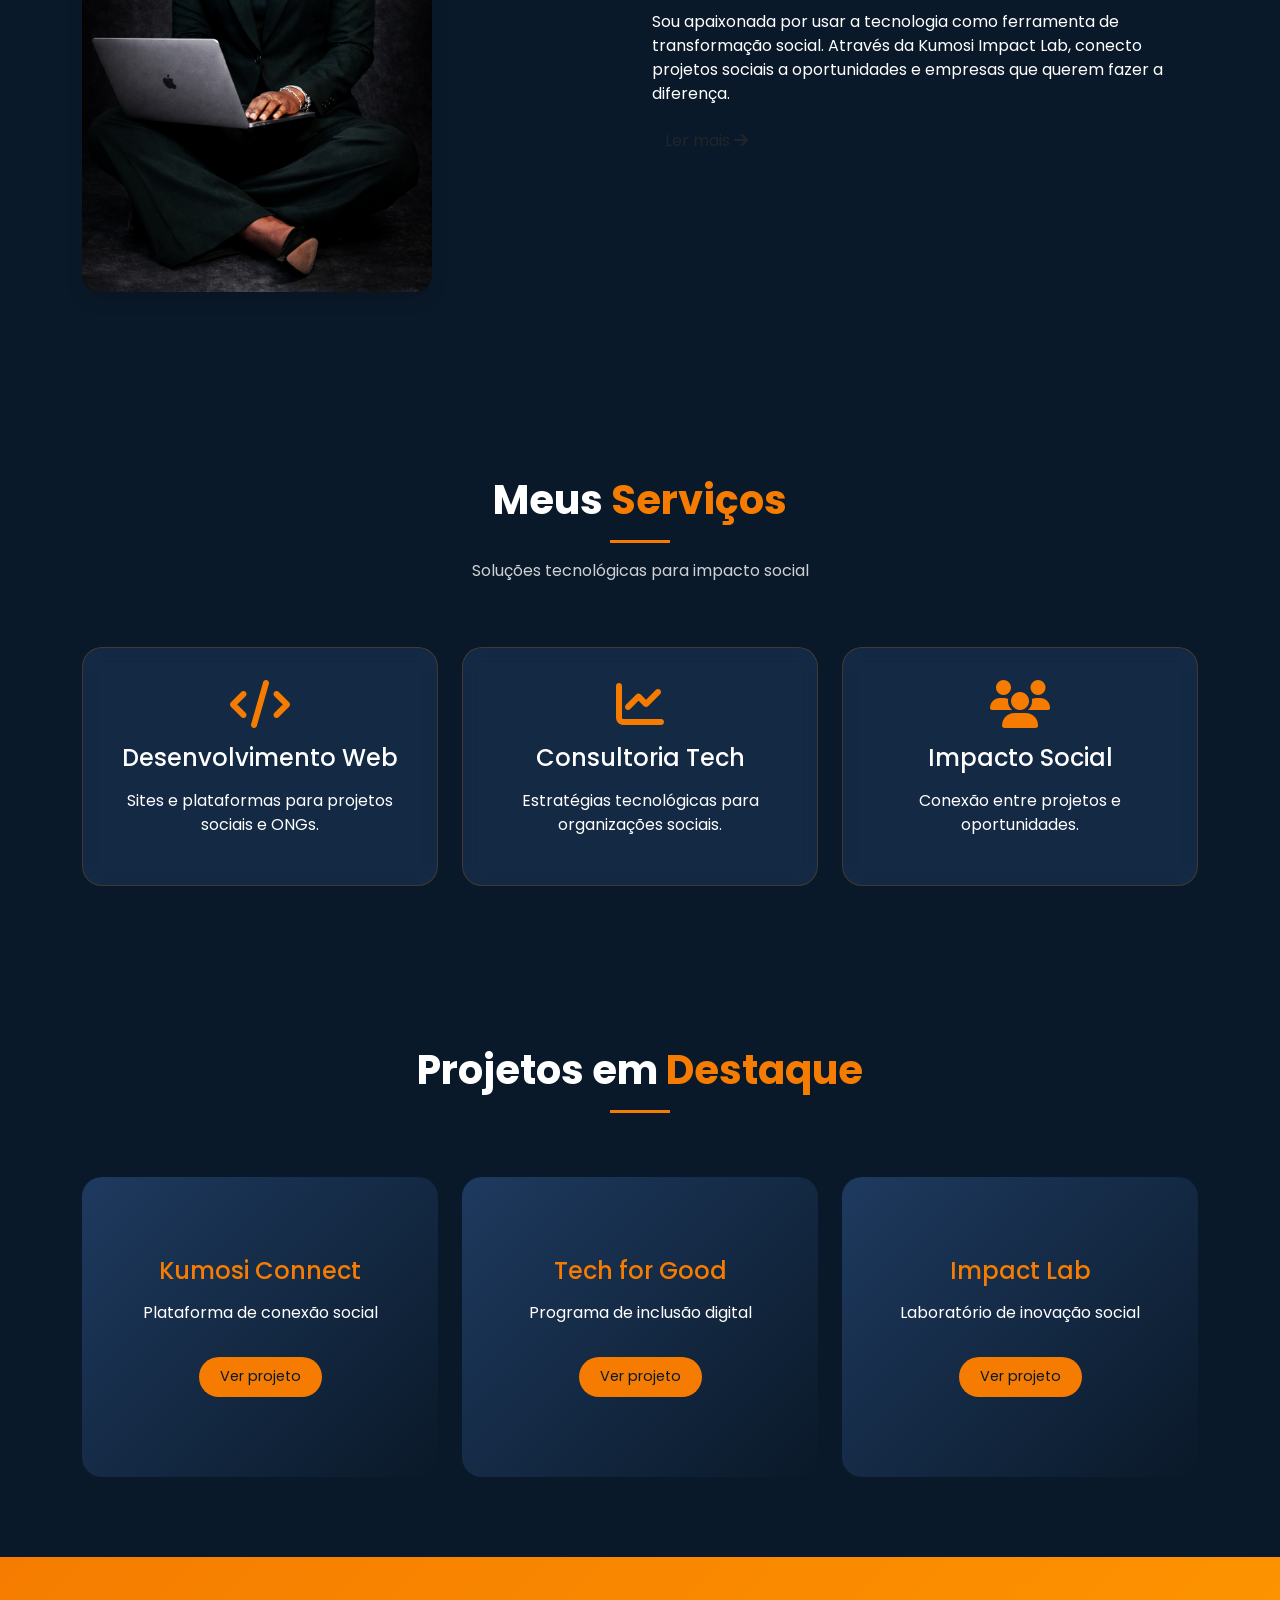
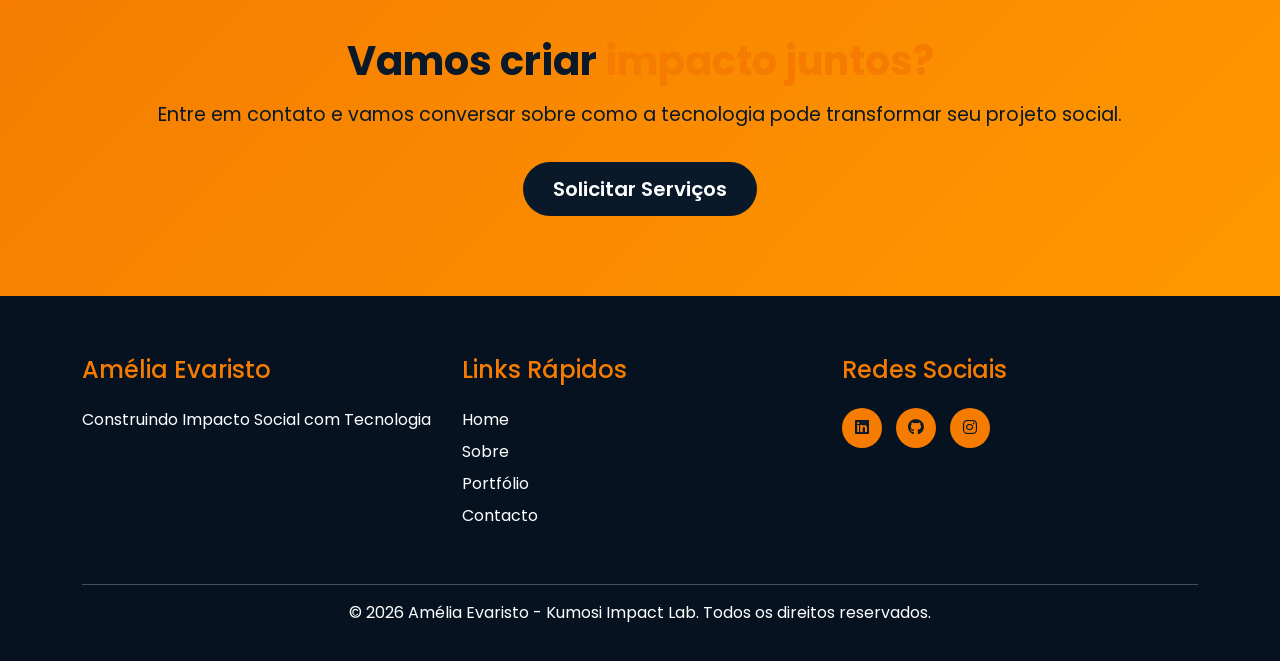
==== commit d6c77729: "Update index.html" ====
--- a/amelia-portfólio/amelia-portfolio/index.html
+++ b/amelia-portfólio/amelia-portfolio/index.html
@@ -38,7 +38,7 @@
             <span class="navbar-toggler-icon"></span>
         </button>
        
-        <!-- LINKS DENTRO DA DIV COLLAPSE (CORRIGIDO) -->
+        <!-- LINKS DENTRO DA DIV COLLAPSE -->
         <div class="collapse navbar-collapse" id="menu">
             <ul class="navbar-nav ms-auto">
                 <li class="nav-item"><a class="nav-link" href="index.html">Home</a></li>
@@ -55,7 +55,7 @@
     </div>
 </nav>
 
-<!-- HERO SECTION CORRIGIDA - IMAGEM CENTRALIZADA E PROPORCIONAL -->
+<!-- HERO SECTION - IMAGEM SEM RECORTE -->
 <section class="hero">
     <div class="container">
         <div class="row align-items-center min-vh-100">
@@ -76,18 +76,18 @@
                 </div>
             </div>
             
-            <!-- IMAGEM CORRIGIDA - REMOVIDO WIDTH FIXO, ADICIONADO max-width para controle -->
+            <!-- IMAGEM CORRIGIDA - SEM RECORTE, APENAS REDIMENSIONADA PROPORCIONALMENTE -->
             <div class="col-lg-6 text-center hero-image" data-aos="fade-left">
                 <img src="imagens/amelia-home.jpg" alt="Amélia Evaristo - Fundadora da Kumosi Impact Lab" 
                      class="img-fluid rounded-circle shadow" 
-                     style="max-width: 300px; width: 100%; height: auto; object-fit: cover; aspect-ratio: 1/1;">
+                     style="max-width: 280px; width: 100%; height: auto;">
             </div>
             
         </div>
     </div>
 </section>
 
-<!-- SEÇÃO SOBRE (RESUMO) - IMAGEM CORRIGIDA -->
+<!-- SEÇÃO SOBRE (RESUMO) - IMAGEM SEM RECORTE -->
 <section class="about-preview">
     <div class="container">
         <div class="row">
@@ -100,7 +100,7 @@
             <div class="col-lg-6 mb-4 text-center text-lg-start">
                 <img src="imagens/amelia-sobre.jpg" alt="Amélia Evaristo" 
                      class="img-fluid rounded-4 shadow" 
-                     style="max-width: 350px; width: 100%; height: auto; object-fit: cover; aspect-ratio: 1/1;">
+                     style="max-width: 350px; width: 100%; height: auto;">
             </div>
             <div class="col-lg-6">
                 <h3>Amélia Evaristo</h3>
